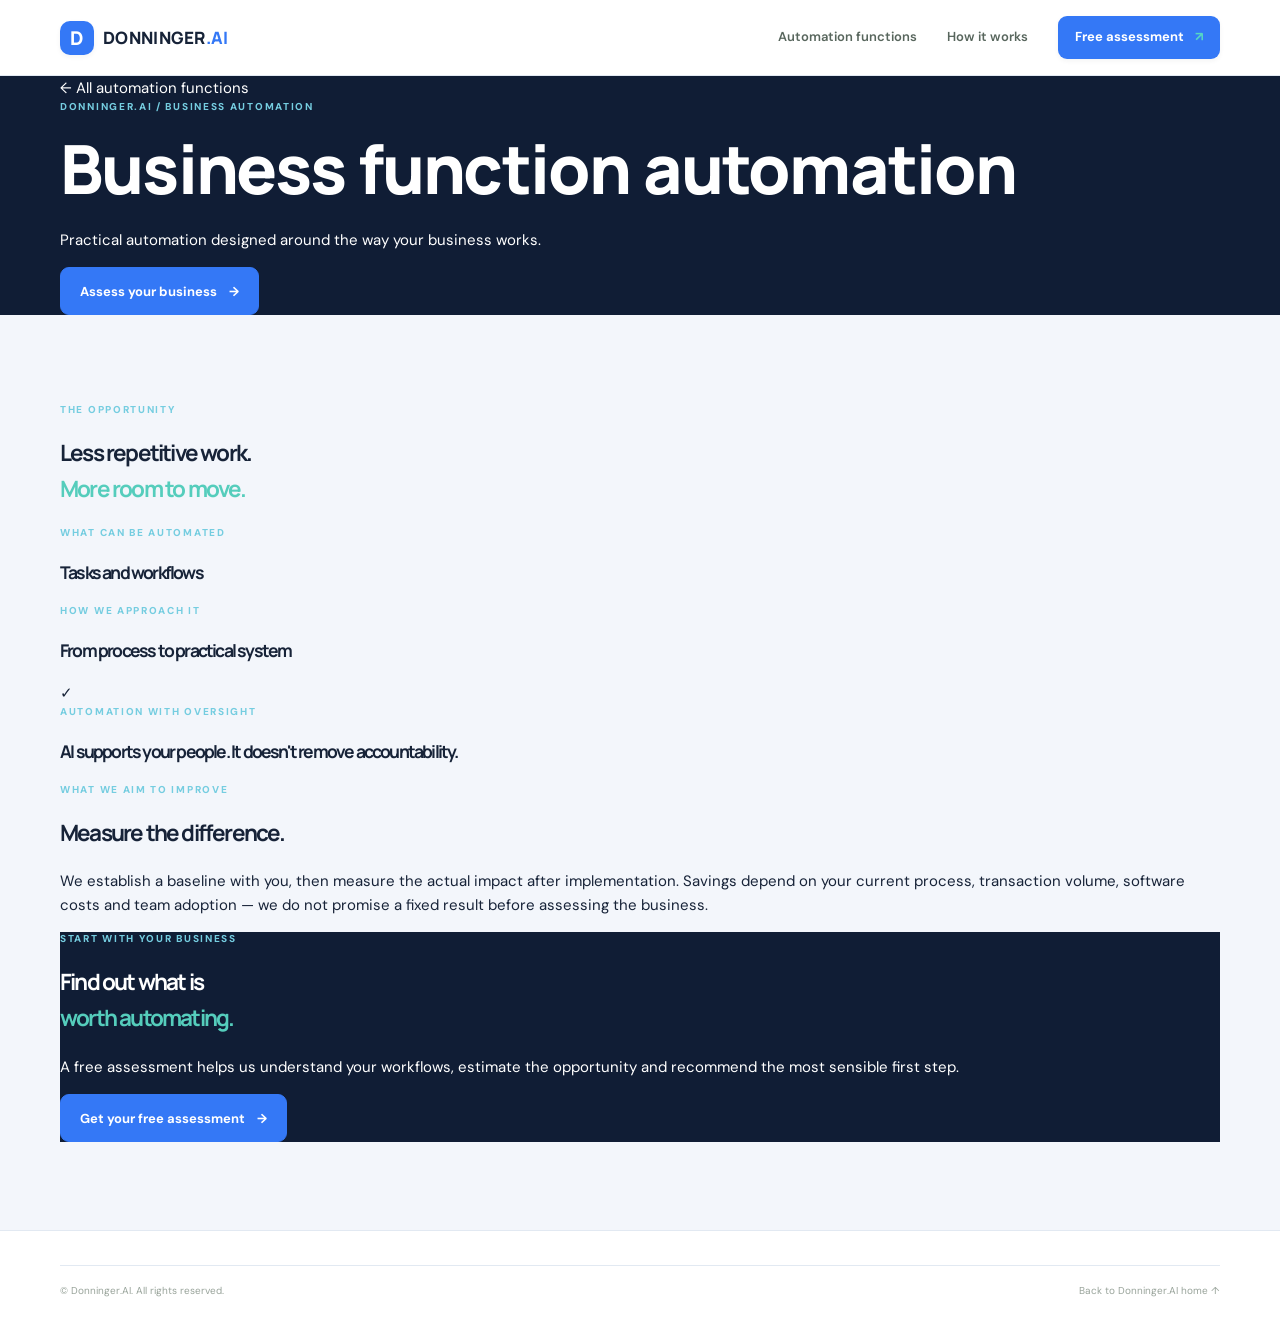
==== automation.html @ 42722f33 "Create detailed business automation function page" ====
<!doctype html>
<html lang="en">
<head>
  <meta charset="utf-8">
  <meta name="viewport" content="width=device-width, initial-scale=1">
  <meta name="theme-color" content="#101d35">
  <meta name="description" content="Explore how Donninger.AI can streamline business workflows with practical, human-supervised automation.">
  <title>Business Function Automation — Donninger.AI</title>
  <link rel="icon" type="image/svg+xml" href="favicon.svg">
  <link rel="stylesheet" href="styles.css">
</head>
<body class="function-page">
  <header class="site-header">
    <div class="container nav-wrap">
      <a class="brand" href="index.html#home" aria-label="Donninger.AI home"><b>D</b> DONNINGER<span>.AI</span></a>
      <nav class="nav" aria-label="Main navigation">
        <a href="index.html#automation-functions">Automation functions</a>
        <a href="index.html#how-it-works">How it works</a>
        <a class="nav-cta" href="index.html#assessments">Free assessment <span aria-hidden="true">↗</span></a>
      </nav>
    </div>
  </header>
  <main id="functionContent">
    <section class="function-hero dark-section">
      <div class="container function-hero-inner">
        <a class="function-back" href="index.html#automation-functions">← All automation functions</a>
        <div class="eyebrow eyebrow-light">DONNINGER.AI / BUSINESS AUTOMATION</div>
        <h1 id="functionTitle">Business function automation</h1>
        <p class="function-lede" id="functionIntro">Practical automation designed around the way your business works.</p>
        <a class="button button-primary" href="index.html#assessments">Assess your business <span>→</span></a>
      </div>
    </section>
    <section class="section-pad function-main-section">
      <div class="container">
        <div class="function-overview-grid">
          <div><div class="eyebrow">THE OPPORTUNITY</div><h2>Less repetitive work.<br><span>More room to move.</span></h2></div>
          <p id="functionOverview" class="function-body-copy"></p>
        </div>
        <div class="function-detail-grid">
          <article class="function-detail-card">
            <div class="eyebrow">WHAT CAN BE AUTOMATED</div><h3>Tasks and workflows</h3>
            <ul id="functionTasks"></ul>
          </article>
          <article class="function-detail-card function-detail-card-tint">
            <div class="eyebrow">HOW WE APPROACH IT</div><h3>From process to practical system</h3>
            <ol id="functionMethod"></ol>
          </article>
        </div>
        <section class="function-oversight">
          <div class="function-oversight-mark">✓</div>
          <div><div class="eyebrow">AUTOMATION WITH OVERSIGHT</div><h3>AI supports your people. It doesn't remove accountability.</h3><p id="functionOversight"></p></div>
        </section>
        <section class="function-outcomes">
          <div class="eyebrow">WHAT WE AIM TO IMPROVE</div><h2>Measure the difference.</h2>
          <div class="function-outcome-grid" id="functionOutcomes"></div>
          <p class="function-measure-note">We establish a baseline with you, then measure the actual impact after implementation. Savings depend on your current process, transaction volume, software costs and team adoption — we do not promise a fixed result before assessing the business.</p>
        </section>
        <section class="function-cta dark-section">
          <div><div class="eyebrow eyebrow-light">START WITH YOUR BUSINESS</div><h2>Find out what is<br><span>worth automating.</span></h2><p>A free assessment helps us understand your workflows, estimate the opportunity and recommend the most sensible first step.</p></div>
          <a class="button button-primary" href="index.html#assessments">Get your free assessment <span>→</span></a>
        </section>
      </div>
    </section>
  </main>
  <footer class="site-footer"><div class="container footer-bottom"><span>© <span id="year"></span> Donninger.AI. All rights reserved.</span><a href="index.html">Back to Donninger.AI home ↑</a></div></footer>
  <script src="automation.js"></script>
</body>
</html>
---- styles.css ----
@import url('https://fonts.googleapis.com/css2?family=DM+Sans:wght@400;500;600;700&family=Manrope:wght@400;500;600;700;800&display=swap');
:root{--navy:#101b2c;--navy2:#17263b;--ink:#172338;--muted:#657286;--teal:#24b6a2;--teal-dark:#087f78;--paper:#f5f7f8;--line:#e2e8eb;--white:#fff;--font:'DM Sans',Arial,sans-serif;--display:'Manrope','DM Sans',Arial,sans-serif}*{box-sizing:border-box}html{scroll-behavior:smooth;scroll-padding-top:84px}body{margin:0;background:#fff;color:var(--ink);font-family:var(--font);line-height:1.6;-webkit-font-smoothing:antialiased}a{color:inherit;text-decoration:none}button{font:inherit}.container{width:min(1160px,calc(100% - 48px));margin:0 auto}.site-header{height:78px;background:#fff;display:flex;align-items:center;position:sticky;top:0;z-index:20;border-bottom:1px solid rgba(16,27,44,.07)}.nav-wrap{display:flex;align-items:center;justify-content:space-between}.brand{font-family:var(--display);font-weight:800;font-size:21px;letter-spacing:-1.1px;color:var(--navy)}.brand span{color:var(--teal-dark)}.nav{display:flex;align-items:center;gap:34px;font-size:13px;font-weight:600;color:#536174}.nav a:not(.nav-cta):hover,.footer-links a:hover{color:var(--teal-dark)}.nav-cta{background:var(--navy);color:white;padding:11px 17px;border-radius:7px}.nav-cta span{color:#55d7c4;margin-left:8px}.menu-toggle{display:none;background:none;border:0;padding:8px}.menu-toggle span{display:block;width:22px;height:2px;background:var(--navy);margin:5px}.dark-section{background:var(--navy);color:white;position:relative;overflow:hidden}.hero{padding:92px 0 0;min-height:620px}.hero-grid{display:grid;grid-template-columns:1.05fr .95fr;align-items:center;gap:40px;position:relative;z-index:1}.eyebrow{font-size:10px;letter-spacing:1.7px;font-weight:700;color:var(--teal-dark);margin-bottom:19px}.eyebrow-light{color:#65d9c8}.pulse-dot,.caption-dot{display:inline-block;width:7px;height:7px;background:#45d1bd;border-radius:50%;margin-right:9px;box-shadow:0 0 0 4px rgba(69,209,189,.12)}h1,h2,h3,p{margin-top:0}h1,h2,h3{font-family:var(--display);letter-spacing:-1.8px}h1{font-size:clamp(43px,5.3vw,68px);line-height:1.08;margin-bottom:23px;font-weight:800}h1 span,h2 span{color:#55cdbc}.hero-lede{font-size:16px;line-height:1.8;color:#c3ccd8;max-width:510px;margin-bottom:31px}.hero-actions{display:flex;align-items:center;gap:25px;flex-wrap:wrap}.button{border:0;border-radius:7px;display:inline-flex;align-items:center;justify-content:center;gap:17px;padding:14px 19px;font-weight:700;font-size:13px;cursor:pointer;transition:transform .2s,background .2s}.button:hover{transform:translateY(-2px)}.button-primary{background:#45cbb8;color:#0e2330}.button-primary:hover{background:#6cddce}.text-link{font-size:12px;font-weight:700}.light-link{color:#e3e9ef}.light-link span{color:#58d4c2;margin-left:6px}.hero-proof{display:flex;align-items:center;gap:12px;color:#94a3b5;font-size:10px;margin-top:47px}.proof-line{width:30px;height:1px;background:#3e566d}.hero-visual{height:420px;position:relative;display:flex;align-items:center;justify-content:center}.hero-glow{position:absolute;border-radius:50%;filter:blur(2px);pointer-events:none}.glow-one{width:400px;height:400px;background:radial-gradient(circle,rgba(37,182,162,.15),transparent 68%);right:5%;top:5%}.glow-two{width:280px;height:280px;background:radial-gradient(circle,rgba(67,111,168,.17),transparent 70%);left:0;bottom:0}.orbit{position:absolute;border:1px solid rgba(132,170,191,.2);border-radius:50%}.orbit-outer{width:365px;height:365px}.orbit-inner{width:245px;height:245px;border-style:dashed;border-color:rgba(91,204,187,.32)}.core-card{position:relative;width:190px;height:190px;border:1px solid rgba(119,211,199,.45);background:linear-gradient(145deg,#20364b,#132439);border-radius:22px;box-shadow:0 25px 70px rgba(0,0,0,.25);display:flex;align-items:center;justify-content:center;flex-direction:column;z-index:2}.core-mark{font-family:var(--display);font-size:54px;font-weight:800;line-height:1;color:#fff;margin-bottom:8px}.core-mark span,.core-card strong span{color:#4dd2bf}.core-card strong{font-family:var(--display);font-size:12px;letter-spacing:.3px}.core-card small{font-size:7px;letter-spacing:1.7px;color:#9eafc0;margin-top:5px}.core-bars{display:flex;gap:4px;align-items:end;height:18px;margin-top:15px}.core-bars i{width:4px;background:#43c9b5;border-radius:3px}.core-bars i:nth-child(1){height:6px}.core-bars i:nth-child(2){height:10px}.core-bars i:nth-child(3){height:8px}.core-bars i:nth-child(4){height:14px}.core-bars i:nth-child(5){height:11px}.core-bars i:nth-child(6){height:17px}.core-bars i:nth-child(7){height:13px}.orbit-node{position:absolute;z-index:3;display:flex;align-items:center;gap:7px;padding:9px 12px;border:1px solid rgba(158,190,204,.24);background:rgba(23,42,62,.9);border-radius:8px;color:#d7e2e9;font-size:10px;box-shadow:0 10px 25px rgba(0,0,0,.12)}.node-icon{color:#5cdbc7;font-size:15px}.node-top{top:17px;left:calc(50% - 49px)}.node-right{right:-2px;top:46%}.node-bottom{bottom:17px;left:calc(50% - 47px)}.node-left{left:-1px;top:46%}.visual-caption{position:absolute;bottom:-7px;color:#8fa2b5;font-size:9px;letter-spacing:.3px}.caption-dot{width:6px;height:6px}.hero-bottom{display:flex;align-items:center;gap:17px;color:#8092a6;font-size:9px;letter-spacing:1.5px;padding:34px 0 23px;margin-top:32px;border-top:1px solid rgba(255,255,255,.1)}.hero-bottom-rule{height:1px;background:rgba(255,255,255,.16);flex:1}.section-pad{padding:100px 0}.intro-section{background:white}.intro-grid{display:grid;grid-template-columns:1fr 1fr;gap:90px;align-items:center}.intro-grid h2,.section-heading h2,.assessment-heading h2{font-size:clamp(31px,3.7vw,46px);line-height:1.17;margin:0}.intro-grid h2 span,.section-heading h2 span,.assessment-heading h2 span{color:var(--teal-dark)}.intro-text{max-width:500px;color:#647286;font-size:14px;line-height:1.9}.intro-text p:last-child{margin-bottom:0}.solutions-section{background:var(--paper)}.section-heading,.assessment-heading{display:flex;justify-content:space-between;align-items:end;gap:50px;margin-bottom:48px}.section-heading>p,.assessment-heading>p{max-width:370px;color:#697789;font-size:13px;line-height:1.85;margin-bottom:5px}.solution-grid{display:grid;grid-template-columns:repeat(3,1fr);gap:17px}.solution-card{border-radius:13px;padding:25px 24px 24px;min-height:510px;display:flex;flex-direction:column;box-shadow:0 8px 28px rgba(22,39,58,.045)}.solution-dark{background:#14243a;color:#fff}.solution-light{background:#fff;color:var(--ink);border:1px solid #e9eef0}.solution-teal{background:#e0f4f0;color:#163b3b}.card-topline{display:flex;justify-content:space-between;align-items:center;font-size:9px;letter-spacing:1.2px;font-weight:700;opacity:.75}.card-symbol{font-size:20px;color:#42c9b5}.illustration{height:135px;margin:20px 0 22px;position:relative;border-radius:9px;overflow:hidden}.illu-flow{background:linear-gradient(135deg,#1c344e,#203d54);display:flex;align-items:center;justify-content:center;gap:6px}.flow-box{font-size:7px;letter-spacing:.5px;padding:11px 8px;border-radius:5px;border:1px solid rgba(87,208,192,.5);color:#dffbf6;background:rgba(58,176,161,.13)}.fb-two{background:rgba(61,201,180,.22);padding:14px 10px}.flow-arrow{font-size:12px;color:#56d5c2}.flow-line{position:absolute;bottom:23px;left:20%;right:20%;height:1px;background:rgba(83,205,189,.35)}.illu-chart{background:#edf3f5;padding:16px 17px 13px}.chart-label{font-size:8px;letter-spacing:.8px;color:#5c6d7c;font-weight:700;display:flex;justify-content:space-between}.chart-label span{color:#159d8e;font-size:14px}.chart-bars{height:75px;display:flex;align-items:end;gap:10px;padding:0 10px;border-bottom:1px solid #cbd9dd;margin-top:7px}.chart-bars i{flex:1;background:linear-gradient(180deg,#42c8b4,#8edbd0);border-radius:3px 3px 0 0}.chart-axis{display:flex;justify-content:space-between;font-size:7px;letter-spacing:.6px;color:#7b8995;margin-top:7px}.illu-launch{background:linear-gradient(135deg,#c7ece5,#eaf7f4)}.launch-sun{position:absolute;width:64px;height:64px;border-radius:50%;background:#8bd8ca;right:33px;top:16px;opacity:.8}.launch-path{position:absolute;width:170px;height:110px;border:2px solid rgba(21,128,118,.55);border-color:rgba(21,128,118,.55) transparent transparent rgba(21,128,118,.55);border-radius:100% 0 0 0;transform:rotate(18deg);left:24px;top:40px}.launch-flag{position:absolute;left:30px;top:29px;background:#fff;padding:8px 10px;border-radius:5px;font-size:7px;letter-spacing:1px;font-weight:700;color:#14796f;box-shadow:0 5px 14px rgba(18,89,82,.1)}.launch-base{position:absolute;bottom:20px;left:0;right:0;height:1px;background:rgba(17,112,103,.2)}.launch-star{position:absolute;right:61px;bottom:22px;color:#138b7d;font-size:23px}.solution-card h3{font-size:23px;line-height:1.22;letter-spacing:-.8px;margin-bottom:13px}.solution-card>p{font-size:12px;line-height:1.8;opacity:.78;margin-bottom:17px}.solution-card ul{list-style:none;margin:0 0 23px;padding:0;font-size:11px;line-height:2.05;opacity:.86}.solution-card li:before{content:'✓';color:#37bca9;margin-right:9px;font-weight:700}.solution-light li:before,.solution-teal li:before{color:#118c80}.card-link{font-size:11px;font-weight:700;margin-top:auto;display:flex;justify-content:space-between;border-top:1px solid rgba(120,150,160,.22);padding-top:16px}.card-link span{font-size:16px;color:#27a997}.approach-section{background:#101b2c;color:#fff}.approach-grid{display:grid;grid-template-columns:.9fr 1.1fr;gap:100px;align-items:center}.approach-copy h2{font-size:clamp(36px,4vw,49px);line-height:1.15;margin-bottom:22px}.approach-copy>p{font-size:13px;line-height:1.9;color:#aebdca;max-width:390px;margin-bottom:28px}.button-outline{border:1px solid rgba(125,208,196,.5);color:#e7f5f2;background:transparent}.button-outline span{color:#5ed6c4}.steps-list{border-top:1px solid rgba(255,255,255,.13)}.step-row{display:grid;grid-template-columns:48px 1fr 30px;align-items:center;gap:15px;padding:18px 0;border-bottom:1px solid rgba(255,255,255,.13)}.step-number{font-size:10px;color:#56d4c2;font-weight:700}.step-row strong{font-family:var(--display);font-size:15px;display:block;letter-spacing:-.2px}.step-row small{display:block;color:#93a4b5;font-size:10px;margin-top:3px}.step-mark{font-size:19px;color:#5bcfbd;text-align:right}.assessment-section{background:#fff}.assessment-grid{display:grid;grid-template-columns:1fr 1fr;gap:18px}.assessment-card{border:1px solid #e3e9eb;border-radius:12px;padding:30px;position:relative;overflow:hidden}.assessment-card-accent{background:#f0f9f7;border-color:#d5ebe6}.assessment-icon{width:43px;height:43px;border-radius:10px;display:grid;place-items:center;font-size:20px;margin-bottom:21px}.icon-business{background:#e7f3f1;color:#118c80}.icon-founder{background:#d9f1eb;color:#087f78}.assessment-tag{font-size:9px;letter-spacing:1.3px;font-weight:700;color:#128b80;margin-bottom:10px}.assessment-card h3{font-size:25px;line-height:1.2;margin-bottom:13px}.assessment-card>p{font-size:12px;line-height:1.8;color:#687789;max-width:440px;margin-bottom:19px}.assessment-includes{display:grid;gap:8px;margin-bottom:25px}.assessment-includes span{font-size:11px;color:#536477}.assessment-includes span:before{content:'✓';color:#15998c;font-weight:700;margin-right:9px}.button-dark{background:#14243a;color:#fff}.button-dark:hover{background:#223a57}.assessment-button{width:100%;justify-content:space-between}.assessment-button span{color:#5bd3c1;font-size:16px}.build-note{font-size:9px;color:#8b98a6;margin-top:11px;text-align:center}.assessment-footnote{font-size:10px;color:#8995a2;margin:20px 0 0}.closing-section{padding:80px 0;min-height:360px}.closing-inner{position:relative;z-index:2}.closing-inner h2{font-size:clamp(39px,4.5vw,56px);line-height:1.1;margin-bottom:15px}.closing-inner>p{font-size:13px;color:#b5c1ce;margin-bottom:25px}.closing-decoration{position:absolute;right:13%;top:-90px;font-family:var(--display);font-size:390px;line-height:1;font-weight:800;color:rgba(255,255,255,.025);letter-spacing:-35px}.closing-decoration span{color:rgba(69,203,184,.14)}.site-footer{background:#0b1421;color:#fff;padding:45px 0 18px}.footer-main{display:flex;justify-content:space-between;gap:40px;padding-bottom:38px}.footer-brand{color:white;font-size:20px}.footer-main>div:first-child p{font-size:10px;color:#8292a4;margin:10px 0 0}.footer-links{display:flex;gap:80px}.footer-links>div{display:grid;gap:9px;align-content:start}.footer-links strong{font-size:10px;color:#e6edf2;margin-bottom:3px}.footer-links a{font-size:10px;color:#92a1b1}.footer-bottom{border-top:1px solid rgba(255,255,255,.1);padding-top:16px;display:flex;justify-content:space-between;color:#718195;font-size:9px}.toast{position:fixed;bottom:24px;left:50%;transform:translate(-50%,20px);opacity:0;pointer-events:none;background:#14243a;color:white;padding:13px 18px;border-radius:8px;box-shadow:0 12px 35px rgba(0,0,0,.2);font-size:12px;z-index:50;transition:.25s;max-width:calc(100% - 32px)}.toast.show{opacity:1;transform:translate(-50%,0)}
@media(max-width:900px){.nav{gap:19px}.hero-grid{grid-template-columns:1fr  .8fr;gap:15px}.hero-visual{transform:scale(.86);margin:0 -35px}.solution-grid{gap:12px}.solution-card{padding:21px 18px;min-height:530px}.solution-card h3{font-size:20px}.approach-grid{gap:55px}.intro-grid{gap:45px}}
@media(max-width:700px){.container{width:min(100% - 36px,540px)}.site-header{height:68px}.menu-toggle{display:block}.nav{display:none;position:absolute;top:67px;left:0;right:0;background:#fff;border-bottom:1px solid var(--line);padding:18px 22px 22px;align-items:stretch;gap:15px;flex-direction:column;box-shadow:0 15px 25px rgba(16,27,44,.08)}.nav.open{display:flex}.nav-cta{text-align:center}.hero{padding-top:65px}.hero-grid{grid-template-columns:1fr;gap:0}.hero-copy{max-width:570px}.hero-lede{font-size:14px}.hero-visual{height:330px;transform:scale(.82);margin:-2px 0 -5px}.hero-bottom{margin-top:20px;font-size:7px;gap:9px;letter-spacing:1px}.section-pad{padding:70px 0}.intro-grid,.approach-grid{grid-template-columns:1fr;gap:25px}.intro-grid h2,.section-heading h2,.assessment-heading h2{font-size:34px}.section-heading,.assessment-heading{display:block;margin-bottom:32px}.section-heading>p,.assessment-heading>p{margin-top:17px}.solution-grid{grid-template-columns:1fr}.solution-card{min-height:0;padding:24px}.illustration{height:125px}.solution-card h3{font-size:23px}.approach-grid{gap:38px}.approach-copy h2{font-size:39px}.assessment-grid{grid-template-columns:1fr}.assessment-card{padding:24px}.closing-section{padding:68px 0;min-height:0}.closing-inner h2{font-size:42px}.closing-decoration{font-size:240px;right:-15%;top:10px}.footer-main{display:block}.footer-links{margin-top:35px;gap:45px}.footer-bottom{gap:12px;flex-direction:column}.hero-proof{margin-top:30px}}
@media(prefers-reduced-motion:reduce){html{scroll-behavior:auto}*,*:before,*:after{transition:none!important}}


/* DONNINGER.AI visual refinement — inspired by CareerFinder's crisp, confident interface */
:root{
  --ink:#1b2922;--muted:#718078;--line:#e4eae4;--green:#c8f36d;
  --forest:#1e3029;--forest-2:#263b31;--paper:#f7f9f6;--teal:#8ed7c8;
}
*{box-sizing:border-box}
html{scroll-behavior:smooth;scroll-padding-top:90px}
body{background:var(--paper);color:var(--ink);font-family:'DM Sans',sans-serif;font-size:15px;line-height:1.6}
.container{width:min(1160px,calc(100% - 48px));margin-inline:auto}
.site-header{height:76px;background:rgba(255,255,255,.94);border-bottom:1px solid var(--line);position:sticky;top:0;z-index:30;backdrop-filter:blur(14px)}
.nav-wrap{height:100%;display:flex;align-items:center;justify-content:space-between;gap:28px}
.brand{display:inline-flex;align-items:center;gap:9px;color:var(--ink);font:800 17px/1 'Manrope',sans-serif;letter-spacing:.3px;text-decoration:none;white-space:nowrap}
.brand b{display:inline-grid;place-items:center;width:34px;height:34px;border-radius:10px;background:var(--green);color:var(--forest);font:800 19px 'Manrope',sans-serif;box-shadow:0 2px 5px #1e30290d}
.brand span{color:#6c9a56;margin-left:-9px}
.nav{display:flex;align-items:center;gap:30px}
.nav a{font-size:13px;font-weight:600;color:#58665d;text-decoration:none;transition:color .18s ease}
.nav a:hover{color:#315c3c}
.nav .nav-cta{padding:11px 17px;border-radius:9px;background:var(--green);color:#24352a;font-weight:700;box-shadow:0 2px 5px #1e30290d}
.nav .nav-cta:hover{background:#b9e95b;color:#1b2922;transform:translateY(-1px)}
.menu-toggle{display:none;border:1px solid var(--line);background:#fff;border-radius:9px;width:42px;height:42px;padding:10px;cursor:pointer}
.menu-toggle span{display:block;height:2px;background:var(--forest);margin:4px 0;border-radius:2px}
.dark-section{background:var(--forest);color:white}
.hero{position:relative;isolation:isolate;overflow:hidden;padding:82px 0 28px;background:radial-gradient(ellipse at 82% 40%,#355346 0%,transparent 39%),linear-gradient(120deg,#1b2d25 0%,#20382d 62%,#1c3028 100%)}
.hero:before{content:"";position:absolute;z-index:-1;width:620px;height:620px;border:1px solid #ffffff0d;border-radius:50%;right:-180px;top:-270px;box-shadow:0 0 0 50px #ffffff06,0 0 0 100px #ffffff04}
.hero-grid{display:grid;grid-template-columns:1.05fr .95fr;align-items:center;gap:42px;min-height:430px}
.hero-copy{max-width:610px;position:relative;z-index:2}
.eyebrow{display:flex;align-items:center;gap:9px;color:#78936d;font-size:10px;line-height:1.3;font-weight:800;letter-spacing:1.7px}
.eyebrow-light{color:#b1c9a5}
.pulse-dot{width:7px;height:7px;border-radius:50%;background:var(--green);box-shadow:0 0 0 5px #c8f36d1e}
.hero h1{font:800 clamp(44px,5.5vw,68px)/1.04 'Manrope',sans-serif;letter-spacing:-2.8px;margin:20px 0 20px;color:#fff}
.hero h1 span{color:var(--green)}
.hero-lede{max-width:510px;color:#c3cec6;font-size:16px;line-height:1.75;margin:0 0 28px}
.hero-actions{display:flex;align-items:center;gap:22px;flex-wrap:wrap}
.button{display:inline-flex;align-items:center;justify-content:center;gap:12px;min-height:48px;padding:0 19px;border-radius:9px;font:700 13px 'DM Sans',sans-serif;text-decoration:none;cursor:pointer;transition:transform .18s ease,box-shadow .18s ease,background .18s ease}
.button:hover{transform:translateY(-2px);box-shadow:0 8px 20px #0c1a1230}
.button-primary{background:var(--green);color:#23352a;border:1px solid var(--green)}
.button-primary:hover{background:#b9e95b}
.text-link{font-size:13px;font-weight:700;text-decoration:none}
.light-link{color:#e1e9e2}
.light-link:hover{color:var(--green)}
.hero-proof{display:flex;align-items:center;gap:12px;margin-top:37px;color:#aab9ae;font-size:11px;letter-spacing:.15px}
.proof-line{width:28px;height:1px;background:#9fc16f}
.hero-visual{min-height:390px;position:relative;display:grid;place-items:center}
.orbit{position:absolute;border:1px solid #d8ebd41b;border-radius:50%;transform:rotate(-17deg)}
.orbit-outer{width:365px;height:300px;box-shadow:0 0 0 34px #ffffff04,0 0 0 68px #ffffff03}
.orbit-inner{width:255px;height:210px;border-color:#c8f36d32}
.core-card{position:relative;z-index:2;width:205px;min-height:206px;padding:24px 21px;background:linear-gradient(145deg,#f8fbf3,#e8f0e4);border:1px solid #ffffff80;border-radius:21px;color:#20342b;box-shadow:0 26px 65px #07150f70;transform:rotate(-3deg)}
.core-mark{display:grid;place-items:center;width:43px;height:43px;border-radius:12px;background:var(--green);font:800 23px 'Manrope';color:var(--forest);margin-bottom:18px}
.core-mark span{color:#5c8b45}
.core-card strong{display:block;font:800 13px 'Manrope';letter-spacing:.6px}
.core-card strong span{color:#6b9c54}
.core-card small{display:block;margin-top:5px;color:#718078;font-size:8px;font-weight:800;letter-spacing:1.3px}
.core-bars{display:flex;align-items:end;gap:5px;height:31px;margin-top:16px}
.core-bars i{display:block;width:15px;border-radius:4px 4px 2px 2px;background:#9bc56b}
.core-bars i:nth-child(1){height:34%}.core-bars i:nth-child(2){height:54%}.core-bars i:nth-child(3){height:44%}.core-bars i:nth-child(4){height:72%}.core-bars i:nth-child(5){height:63%}.core-bars i:nth-child(6){height:86%}.core-bars i:nth-child(7){height:100%}
.orbit-node{position:absolute;z-index:3;display:flex;align-items:center;gap:8px;padding:9px 13px;background:#ffffff;color:#2a3d31;border:1px solid #ffffffa6;border-radius:10px;font-size:11px;font-weight:700;box-shadow:0 9px 28px #07150f40}
.node-icon{display:grid;place-items:center;width:25px;height:25px;border-radius:7px;background:#edf5e6;color:#547e47;font-size:14px}
.node-top{top:30px;left:calc(50% - 62px)}.node-right{right:-4px;top:47%}.node-bottom{bottom:25px;left:calc(50% - 68px)}.node-left{left:-7px;top:47%}
.visual-caption{position:absolute;bottom:-5px;right:12px;color:#aebeb2;font-size:10px;letter-spacing:.3px}
.caption-dot{display:inline-block;width:6px;height:6px;border-radius:50%;background:var(--green);margin-right:7px}
.hero-bottom{display:flex;align-items:center;gap:17px;margin-top:45px;color:#9eafa3;font-size:9px;font-weight:800;letter-spacing:1.5px}
.hero-bottom-rule{height:1px;max-width:120px;flex:1;background:#ffffff2b}
.section-pad{padding:88px 0}
.intro-section{background:#fff}
.intro-grid{display:grid;grid-template-columns:1fr 1fr;gap:85px;align-items:center}
.intro-grid h2,.section-heading h2,.assessment-heading h2{font:800 clamp(30px,3.5vw,43px)/1.16 'Manrope',sans-serif;letter-spacing:-1.7px;color:var(--ink);margin:13px 0 0}
.intro-grid h2 span,.section-heading h2 span,.assessment-heading h2 span{color:#739d5d}
.intro-text{border-left:2px solid #c8f36d;padding-left:26px;color:#69776e;font-size:14px;line-height:1.85}
.intro-text p{margin:0 0 12px}.intro-text p:last-child{margin-bottom:0}
.solutions-section{background:#f7f9f6}
.section-heading,.assessment-heading{display:flex;align-items:end;justify-content:space-between;gap:40px;margin-bottom:35px}
.section-heading>p,.assessment-heading>p{max-width:390px;color:#6d7a71;font-size:13px;line-height:1.8;margin:0 0 5px}
.solution-grid{display:grid;grid-template-columns:repeat(3,minmax(0,1fr));gap:16px}
.solution-card{position:relative;display:flex;flex-direction:column;min-height:490px;padding:24px 23px 22px;border:1px solid var(--line);border-radius:16px;background:#fff;box-shadow:0 3px 12px #1e302908;transition:transform .2s ease,box-shadow .2s ease,border-color .2s ease;overflow:hidden}
.solution-card:hover{transform:translateY(-5px);box-shadow:0 17px 36px #1e302912;border-color:#cbd9c5}
.solution-dark{background:#20352b;border-color:#20352b;color:#fff}
.solution-light{background:#fff}
.solution-teal{background:#eaf4ed;border-color:#dce9dd}
.card-topline{display:flex;align-items:center;justify-content:space-between;font-size:9px;font-weight:800;letter-spacing:1.3px;color:#839186}
.solution-dark .card-topline{color:#b0c2b3}.solution-teal .card-topline{color:#66816d}
.card-symbol{font-size:20px;color:#8eae78}
.illustration{height:145px;margin:18px 0 21px;border-radius:12px;position:relative;overflow:hidden}
.illu-flow{background:linear-gradient(140deg,#2c4738,#1a2b23)}
.flow-box{position:absolute;top:51px;padding:9px 10px;border:1px solid #c8f36d66;border-radius:7px;color:#e6f3d7;font-size:8px;font-weight:800;letter-spacing:.7px;background:#ffffff0b}
.fb-one{left:9%}.fb-two{left:38%;background:#c8f36d;color:#20342b;border-color:#c8f36d}.fb-three{right:8%}.flow-arrow{position:absolute;top:55px;color:#c8f36d;font-size:13px}.flow-arrow:nth-of-type(2){left:30%}.flow-arrow:nth-of-type(4){left:70%}.flow-line{position:absolute;left:15%;right:15%;top:91px;height:1px;background:#c8f36d55}
.illu-chart{background:#edf4e9;border:1px solid #e0eadb;padding:15px 17px}
.chart-label{display:flex;justify-content:space-between;color:#6b7e6d;font-size:8px;font-weight:800;letter-spacing:.8px}
.chart-label span{color:#5c914e}.chart-bars{position:absolute;left:18px;right:18px;bottom:30px;height:75px;display:flex;align-items:end;gap:8px;border-bottom:1px solid #cddbc9}.chart-bars i{flex:1;background:linear-gradient(180deg,#b8e66e,#7ea866);border-radius:4px 4px 0 0}.chart-axis{position:absolute;left:18px;right:18px;bottom:10px;display:flex;justify-content:space-between;color:#8b9a8b;font-size:7px;font-weight:800;letter-spacing:.6px}
.illu-launch{background:linear-gradient(140deg,#dcecdf,#c5dfca)}
.launch-sun{position:absolute;width:78px;height:78px;border-radius:50%;background:#c8f36d;top:22px;left:calc(50% - 39px);box-shadow:0 0 0 12px #c8f36d33}
.launch-path{position:absolute;width:200px;height:85px;border:2px dashed #779a71;border-color:#779a71 transparent transparent transparent;border-radius:50%;top:67px;left:calc(50% - 100px);transform:rotate(-12deg)}
.launch-flag{position:absolute;top:48px;left:calc(50% - 35px);padding:6px 9px;border-radius:6px;background:#fff;color:#456c45;font-size:8px;font-weight:800;letter-spacing:.6px}
.launch-base{position:absolute;bottom:-28px;left:calc(50% - 90px);width:180px;height:48px;border-radius:50%;background:#8fb58b55}
.launch-star{position:absolute;right:23px;top:20px;color:#6c9b5a;font-size:20px}
.solution-card h3{font:800 20px/1.23 'Manrope',sans-serif;letter-spacing:-.6px;margin:0 0 12px;color:var(--ink)}
.solution-dark h3{color:#fff}.solution-card>p{font-size:12px;line-height:1.7;color:#6d7a71;margin:0 0 16px}.solution-dark>p{color:#bdc9c0}
.solution-card ul{list-style:none;padding:0;margin:0 0 20px;display:grid;gap:8px}
.solution-card li{position:relative;padding-left:16px;color:#58675d;font-size:11px;line-height:1.45}.solution-dark li{color:#d0dbd2}
.solution-card li:before{content:"";position:absolute;left:0;top:6px;width:6px;height:6px;border-radius:50%;background:#9cc56d}
.card-link{display:flex;align-items:center;justify-content:space-between;margin-top:auto;padding-top:15px;border-top:1px solid #e7ece6;color:#35583d;text-decoration:none;font-size:11px;font-weight:800}.solution-dark .card-link{border-color:#ffffff24;color:#d4f18b}.solution-teal .card-link{color:#355d42}
.approach-section{background:#1e3029;color:#fff}
.approach-grid{display:grid;grid-template-columns:.85fr 1.15fr;gap:90px;align-items:center}
.approach-copy h2{font:800 clamp(34px,4vw,48px)/1.13 'Manrope';letter-spacing:-1.8px;margin:16px 0;color:#fff}.approach-copy h2 span{color:var(--green)}
.approach-copy>p{max-width:420px;color:#bac8bd;font-size:13px;line-height:1.8;margin:0 0 25px}
.button-outline{border:1px solid #ffffff5c;color:#fff;background:#ffffff08}.button-outline:hover{background:#ffffff14}
.steps-list{border-top:1px solid #ffffff25}
.step-row{display:grid;grid-template-columns:45px 1fr 32px;align-items:center;gap:15px;padding:19px 5px;border-bottom:1px solid #ffffff25}
.step-number{color:#a6c77d;font:800 11px 'Manrope'}.step-row strong{display:block;color:#fff;font:700 14px 'Manrope';margin-bottom:4px}.step-row small{color:#aebdb1;font-size:11px}.step-mark{display:grid;place-items:center;width:30px;height:30px;border-radius:9px;background:#ffffff10;color:var(--green);font-size:15px}
.assessment-section{background:#fff}
.assessment-grid{display:grid;grid-template-columns:1fr 1fr;gap:17px}
.assessment-card{padding:28px;border:1px solid var(--line);border-radius:16px;background:#f9fbf8;box-shadow:0 3px 12px #1e302907;transition:transform .2s ease,box-shadow .2s ease}
.assessment-card:hover{transform:translateY(-3px);box-shadow:0 14px 30px #1e302910}
.assessment-card-accent{background:#edf5e9;border-color:#dce9d6}
.assessment-icon{display:grid;place-items:center;width:44px;height:44px;border-radius:12px;font-size:20px;margin-bottom:20px}
.icon-business{background:#e5f1db;color:#507e43}.icon-founder{background:#d8ebd6;color:#48764b}
.assessment-tag{color:#7b9273;font-size:9px;font-weight:800;letter-spacing:1.2px;margin-bottom:9px}
.assessment-card h3{font:800 23px/1.2 'Manrope';letter-spacing:-.7px;margin:0 0 12px;color:var(--ink)}
.assessment-card>p{font-size:12px;line-height:1.75;color:#68766d;max-width:470px;margin:0 0 18px}
.assessment-includes{display:grid;gap:9px;margin-bottom:23px}
.assessment-includes span{font-size:11px;color:#53645a;display:flex;align-items:center;gap:9px}
.assessment-includes span:before{content:"✓";display:grid;place-items:center;width:17px;height:17px;border-radius:50%;background:#e4f0da;color:#4f7d44;font-size:10px;font-weight:800}
.button-dark{background:#20342b;color:#fff;border:1px solid #20342b}.button-dark:hover{background:#2b4738}
.build-note{margin-top:12px;color:#8b988d;font-size:10px}
.assessment-footnote{margin:18px 0 0;color:#8a968d;font-size:10px;line-height:1.6}
.closing-section{position:relative;overflow:hidden;padding:76px 0;background:linear-gradient(120deg,#20372c,#1a2c24)}
.closing-inner{position:relative;z-index:2;text-align:center}
.closing-inner .eyebrow{justify-content:center}
.closing-inner h2{font:800 clamp(36px,5vw,54px)/1.12 'Manrope';letter-spacing:-2px;color:#fff;margin:16px 0 12px}
.closing-inner h2 span{color:var(--green)}
.closing-inner p{color:#c0ccc2;font-size:13px;margin:0 0 24px}
.closing-decoration{position:absolute;right:7%;top:-90px;color:#ffffff08;font:800 380px/1 'Manrope';letter-spacing:-25px;pointer-events:none}
.closing-decoration span{color:#c8f36d18}
.site-footer{background:#fff;border-top:1px solid var(--line);padding:34px 0 20px}
.footer-main{display:flex;justify-content:space-between;gap:40px;padding-bottom:27px}
.footer-brand{font-size:15px}.footer-brand b{width:29px;height:29px;font-size:16px}
.footer-main>div:first-child p{color:#839087;font-size:11px;margin:11px 0 0}
.footer-links{display:flex;gap:70px}.footer-links>div{display:grid;align-content:start;gap:9px}.footer-links strong{font-size:11px;color:#304338}.footer-links a{font-size:11px;color:#758279;text-decoration:none}.footer-links a:hover{color:#426c45}
.footer-bottom{display:flex;justify-content:space-between;gap:20px;padding-top:17px;border-top:1px solid var(--line);color:#98a39a;font-size:10px}
.toast{position:fixed;z-index:50;bottom:22px;left:50%;transform:translate(-50%,20px);opacity:0;pointer-events:none;background:#20342b;color:white;padding:13px 18px;border-radius:10px;font-size:12px;box-shadow:0 8px 30px #10201735;transition:opacity .2s ease,transform .2s ease}.toast.show{opacity:1;transform:translate(-50%,0)}
@media(max-width:980px){.hero-grid{gap:20px}.hero-visual{transform:scale(.9)}.solution-card{padding:20px;min-height:510px}.approach-grid{gap:45px}.intro-grid{gap:45px}}
/* DONNINGER.AI — Modern Navy & Blue Colour Palette */
:root {
  --ink: #172338;
  --muted: #66758b;
  --line: #e2e9f2;
  --paper: #f3f6fb;
  --green: #3478f6;
  --forest: #101d35;
  --forest-2: #193b65;
  --teal: #42c6d9;
}

/* Navigation and branding */
.brand b,
.nav .nav-cta {
  background: #3478f6;
  color: #fff;
}
.brand span,
.nav a:hover,
.footer-links a:hover {
  color: #3478f6;
}
.nav .nav-cta:hover {
  background: #2465dc;
  color: #fff;
}
.menu-toggle span {
  background: #101d35;
}

/* Hero section */
.hero {
  background:
    radial-gradient(ellipse at 82% 40%, #244d7d 0%, transparent 39%),
    linear-gradient(120deg, #101d35 0%, #193b65 62%, #122744 100%);
}
.hero:before {
  border-color: #ffffff12;
  box-shadow: 0 0 0 50px #ffffff08, 0 0 0 100px #ffffff05;
}
.eyebrow,
.eyebrow-light {
  color: #75cde0;
}
.pulse-dot,
.caption-dot {
  background: #42c6d9;
  box-shadow: 0 0 0 5px #42c6d926;
}
.hero h1 span,
.approach-copy h2 span,
.closing-inner h2 span {
  color: #42c6d9;
}
.button-primary {
  background: #3478f6;
  border-color: #3478f6;
  color: #fff;
}
.button-primary:hover {
  background: #2465dc;
}
.light-link:hover {
  color: #42c6d9;
}
.proof-line {
  background: #42c6d9;
}

/* Hero illustration */
.orbit-inner {
  border-color: #42c6d955;
}
.core-card {
  background: linear-gradient(145deg, #24466f, #142b49);
  border-color: #42c6d966;
  color: #fff;
}
.core-mark {
  background: #3478f6;
  color: #fff;
}
.core-mark span,
.core-card strong span {
  color: #42c6d9;
}
.core-bars i {
  background: #42c6d9;
}
.orbit-node {
  color: #233b59;
}
.node-icon {
  background: #e6f3fb;
  color: #3478f6;
}

/* Intro and section headings */
.intro-grid h2 span,
.section-heading h2 span,
.assessment-heading h2 span {
  color: #3478f6;
}
.intro-text {
  border-color: #42c6d9;
}
.solutions-section {
  background: #f3f6fb;
}

/* Solution cards */
.solution-dark {
  background: #172e4e;
  border-color: #172e4e;
}
.solution-teal {
  background: #e7f2fa;
  border-color: #d5e6f5;
}
.card-symbol {
  color: #42c6d9;
}
.illu-flow {
  background: linear-gradient(140deg, #24466f, #142b49);
}
.flow-box {
  border-color: #42c6d988;
  color: #e6f7ff;
}
.fb-two {
  background: #3478f6;
  color: #fff;
  border-color: #3478f6;
}
.flow-arrow {
  color: #42c6d9;
}
.flow-line {
  background: #42c6d955;
}
.illu-chart {
  background: #eaf1fa;
  border-color: #dce7f4;
}
.chart-label span {
  color: #3478f6;
}
.chart-bars i {
  background: linear-gradient(180deg, #42c6d9, #3478f6);
}
.illu-launch {
  background: linear-gradient(140deg, #dceefa, #c5e1f5);
}
.launch-sun {
  background: #75cde0;
  box-shadow: 0 0 0 12px #75cde033;
}
.launch-path {
  border-color: #3478f6 transparent transparent transparent;
}
.launch-flag {
  color: #24558b;
}
.launch-base {
  background: #3478f633;
}
.launch-star {
  color: #3478f6;
}
.solution-card li:before {
  background: #42c6d9;
}
.solution-dark .card-link {
  color: #75d9e8;
}
.solution-teal .card-link,
.card-link {
  color: #245b9b;
}

/* Approach section */
.approach-section {
  background: #101d35;
}
.button-outline {
  border-color: #42c6d988;
}
.button-outline:hover {
  background: #3478f622;
}
.step-number,
.step-mark {
  color: #42c6d9;
}
.step-mark {
  background: #3478f622;
}

/* Assessments */
.assessment-card-accent {
  background: #edf5fc;
  border-color: #d7e8f6;
}
.icon-business {
  background: #e1effb;
  color: #3478f6;
}
.icon-founder {
  background: #dff3f7;
  color: #168da9;
}
.assessment-tag {
  color: #3478f6;
}
.assessment-includes span:before {
  background: #e3f2fa;
  color: #3478f6;
}
.button-dark {
  background: #172e4e;
  border-color: #172e4e;
}
.button-dark:hover {
  background: #24466f;
}
.assessment-button span {
  color: #42c6d9;
}

/* Closing section and footer */
.closing-section {
  background: linear-gradient(120deg, #193b65, #101d35);
}
.closing-decoration span {
  color: #42c6d922;
}
.site-footer {
  background: #fff;
  border-color: #e2e9f2;
}
.toast {
  background: #172e4e;
}

/* Mobile navigation */
@media(max-width:760px) {
  .nav {
    background: #fff;
    border-color: #e2e9f2;
  }
  .nav a {
    border-color: #e8eef5;
  }
}
@media(max-width:760px){.container{width:min(100% - 36px,600px)}.site-header{height:68px}.menu-toggle{display:block}.nav{display:none;position:absolute;top:68px;left:0;right:0;padding:16px 22px 20px;background:#fff;border-bottom:1px solid var(--line);box-shadow:0 14px 24px #1e302910;flex-direction:column;align-items:stretch;gap:0}.nav.open{display:flex}.nav a{padding:13px 4px;border-bottom:1px solid #edf1ec}.nav .nav-cta{text-align:center;margin-top:10px;border:0;padding:13px}.hero{padding:57px 0 22px}.hero-grid{grid-template-columns:1fr;gap:4px}.hero-copy{max-width:100%}.hero h1{font-size:clamp(42px,11vw,58px)}.hero-lede{font-size:14px}.hero-visual{min-height:310px;transform:none}.orbit-outer{width:310px;height:260px}.orbit-inner{width:220px;height:185px}.node-left{left:0}.node-right{right:0}.hero-bottom{margin-top:25px;font-size:8px;gap:10px}.section-pad{padding:65px 0}.intro-grid,.approach-grid{grid-template-columns:1fr;gap:25px}.intro-text{margin-left:2px}.section-heading,.assessment-heading{display:block}.section-heading>p,.assessment-heading>p{margin-top:16px}.solution-grid{grid-template-columns:1fr}.solution-card{min-height:0}.illustration{height:150px}.solution-card ul{margin-bottom:19px}.approach-grid{gap:32px}.assessment-grid{grid-template-columns:1fr}.assessment-card{padding:23px}.footer-main{flex-direction:column;gap:25px}.footer-links{gap:45px}.footer-bottom{flex-direction:column;gap:7px}.closing-section{padding:64px 0}.closing-decoration{font-size:250px;top:-35px;right:0}}
@media(prefers-reduced-motion:reduce){*,*::before,*::after{scroll-behavior:auto!important;animation-duration:.01ms!important;animation-iteration-count:1!important;transition-duration:.01ms!important}}


/* Donninger.AI assessment experience */
body.assessment-open{overflow:hidden}
.assessment-modal{display:none;position:fixed;inset:0;z-index:100;background:rgba(8,20,38,.72);backdrop-filter:blur(7px);padding:24px;overflow-y:auto}
.assessment-modal.is-open{display:flex;align-items:center;justify-content:center}
.assessment-dialog{width:min(100%,760px);max-height:calc(100vh - 48px);overflow-y:auto;background:#fff;border:1px solid #dce7f3;border-radius:18px;box-shadow:0 30px 100px #07172c66}
.assessment-modal-top{display:flex;align-items:center;justify-content:space-between;padding:19px 27px;border-bottom:1px solid #e8eef5}
.assessment-modal-top .brand{font-size:16px}
.assessment-modal-top .brand b{display:inline-grid;place-items:center;width:27px;height:27px;border-radius:7px;background:#3478f6;color:#fff;margin-right:5px}
.assessment-modal-top .brand span{color:#3478f6}
.assessment-close{border:0;background:#f0f4f9;color:#31445e;width:36px;height:36px;border-radius:50%;font-size:25px;line-height:1;cursor:pointer}
.assessment-content{padding:32px 38px 36px}
.assessment-kicker{font-size:10px;letter-spacing:1.5px;font-weight:800;color:#3478f6}
.assessment-content h2{font:800 clamp(27px,4vw,36px)/1.15 'Manrope',sans-serif;letter-spacing:-1.3px;color:#142640;margin:10px 0}
.assessment-intro{font-size:13px;line-height:1.75;color:#6b7a90;max-width:610px;margin:0 0 25px}
.assessment-progress-meta{display:flex;justify-content:space-between;gap:12px;color:#8190a3;font-size:9px;font-weight:800;letter-spacing:1px}
.assessment-progress{height:6px;border-radius:20px;background:#eaf0f7;margin:9px 0 30px;overflow:hidden}
.assessment-progress span{display:block;height:100%;border-radius:20px;background:linear-gradient(90deg,#3478f6,#42c6d9);transition:width .2s}
.assessment-question h3,.report-section h3{font:800 20px/1.3 'Manrope',sans-serif;letter-spacing:-.5px;color:#1a2d48;margin:0 0 7px}
.assessment-question>p{font-size:11px;color:#8290a2;margin:0 0 16px}
.assessment-question input:not([type=checkbox]),.assessment-question select,.assessment-question textarea{width:100%;border:1px solid #d9e3ef;border-radius:9px;padding:13px 14px;font:500 13px 'DM Sans',sans-serif;color:#1b2c45;background:#fbfcfe;outline:none}
.assessment-question input:focus,.assessment-question select:focus,.assessment-question textarea:focus{border-color:#3478f6;box-shadow:0 0 0 3px #3478f61a}
.assessment-question textarea{resize:vertical;min-height:110px}
.assessment-check-grid{display:grid;grid-template-columns:1fr 1fr;gap:9px}
.assessment-check{display:flex;align-items:flex-start;gap:10px;padding:12px;border:1px solid #e1e9f2;border-radius:9px;background:#fbfcfe;color:#465a73;font-size:11px;line-height:1.5;cursor:pointer}
.assessment-check:has(input:checked){border-color:#8db7f7;background:#f0f6ff;color:#1e4f94}
.assessment-check input{accent-color:#3478f6;margin:2px 0 0;flex:0 0 auto}
.assessment-actions{display:flex;align-items:center;justify-content:space-between;gap:15px;margin-top:29px;padding-top:20px;border-top:1px solid #e9eef5}
.assessment-actions .button{min-width:145px}
.assessment-back{border:0;background:transparent;color:#63748b;font-size:12px;font-weight:700;padding:12px 4px;cursor:pointer}
.assessment-privacy{font-size:10px;color:#8a98aa}
.assessment-error{min-height:17px;margin-top:9px;color:#bd3f4a;font-size:11px}
.report-topline{display:flex;justify-content:space-between;align-items:center;gap:12px}
.report-date{font-size:10px;color:#91a0b2}
.report-highlight{padding:21px 23px;margin:24px 0;background:linear-gradient(120deg,#edf5ff,#e9f9fb);border:1px solid #dcebf8;border-radius:12px}
.report-highlight span,.report-highlight small{display:block;color:#637b97;font-size:10px}
.report-highlight span{font-weight:800;letter-spacing:1.1px}
.report-highlight strong{display:block;font:800 clamp(23px,4vw,31px)/1.25 'Manrope';letter-spacing:-.8px;color:#1c4f88;margin:7px 0}
.report-highlight small{line-height:1.6}
.report-section{margin-top:26px}
.report-recommendations{display:grid;gap:12px;margin-top:14px}
.report-recommendations article{display:grid;grid-template-columns:30px 1fr;gap:12px;padding:14px;border:1px solid #e5ecf4;border-radius:10px}
.report-recommendations article>span{display:grid;place-items:center;width:28px;height:28px;border-radius:8px;background:#eaf3ff;color:#3478f6;font-size:10px;font-weight:800}
.report-recommendations strong{font:700 13px 'Manrope';color:#1d3453}
.report-recommendations p{font-size:11px;line-height:1.65;color:#718096;margin:5px 0 0}
.report-next-steps{padding-left:20px;color:#536780;font-size:12px;line-height:1.8}
.report-next-steps li{padding:3px 0 3px 4px}
.report-disclaimer{padding:13px 15px;background:#f5f7fa;border-radius:8px;color:#7a8798;font-size:10px;line-height:1.65;margin:24px 0 0}
.report-actions{margin-top:20px}
@media(max-width:600px){
 .assessment-modal{padding:0;align-items:flex-end}
 .assessment-dialog{max-height:94vh;border-radius:17px 17px 0 0}
 .assessment-modal-top{padding:14px 19px}
 .assessment-content{padding:25px 20px 28px}
 .assessment-check-grid{grid-template-columns:1fr}
 .assessment-actions{align-items:stretch}
 .assessment-actions .button{min-width:0;padding:12px}
 .assessment-privacy{max-width:48%;line-height:1.5}
}
@media print{
 body>*:not(#assessmentModal){display:none!important}
 #assessmentModal{display:block!important;position:static!important;padding:0!important;background:#fff!important;overflow:visible!important}
 .assessment-dialog{max-height:none!important;overflow:visible!important;border:0!important;box-shadow:none!important;width:100%!important}
 .assessment-modal-top,.assessment-actions{display:none!important}
 .assessment-content{padding:0!important}
 .report-disclaimer{break-inside:avoid}
}

/* Business assessment report charts */
.report-chart-intro{font-size:11px;line-height:1.65;color:#74849a;margin:7px 0 15px;max-width:650px}
.report-chart-grid{display:grid;grid-template-columns:1fr 1fr;gap:13px}
.report-chart-card{min-width:0;padding:17px;border:1px solid #e2eaf3;border-radius:12px;background:linear-gradient(145deg,#fff,#f8fafd)}
.report-chart-heading{display:grid;gap:4px;margin-bottom:17px}
.report-chart-heading strong{font:700 13px 'Manrope';color:#1d3453}
.report-chart-heading small{font-size:10px;color:#8a98aa}
.report-donut-wrap{display:flex;align-items:center;gap:15px}
.report-donut{width:132px;height:132px;flex:0 0 132px;border-radius:50%;display:grid;place-items:center;position:relative}
.report-donut:before{content:"";position:absolute;inset:19px;border-radius:50%;background:#fff}
.report-donut span{position:relative;text-align:center;font:700 10px/1.4 'Manrope';color:#29415f}
.report-legend{display:grid;gap:8px;min-width:0}
.report-legend-item{display:flex;align-items:flex-start;gap:7px;font-size:9px;line-height:1.4;color:#5e7088}
.report-legend-item i{width:8px;height:8px;flex:0 0 8px;border-radius:3px;margin-top:2px}
.report-bars{display:grid;gap:14px}
.report-bar-row{display:grid;gap:6px}
.report-bar-label{display:flex;justify-content:space-between;align-items:flex-start;gap:8px;font-size:9px;line-height:1.4;color:#5c6e86}
.report-bar-label strong{color:#294a70;white-space:nowrap;font-size:9px}
.report-bar-track{height:8px;border-radius:20px;background:#eaf0f7;overflow:hidden}
.report-bar-track i{display:block;height:100%;border-radius:20px}
.growth-grid{display:grid;grid-template-columns:repeat(3,1fr);gap:10px;margin-top:14px}
.growth-card{padding:15px;border:1px solid #dceaf3;border-radius:10px;background:linear-gradient(145deg,#f6fbff,#f0f7fb)}
.growth-card>span{display:block;font-size:8px;letter-spacing:1px;font-weight:800;color:#3478f6;margin-bottom:9px}
.growth-card strong{display:block;font:700 12px/1.4 'Manrope';color:#1e3b5d}
.growth-card p{font-size:10px;line-height:1.6;color:#718198;margin:7px 0 0}
@media(max-width:650px){.report-chart-grid{grid-template-columns:1fr}.report-donut-wrap{justify-content:flex-start}.growth-grid{grid-template-columns:1fr}}
@media print{.report-chart-card,.growth-card{break-inside:avoid}.report-donut{-webkit-print-color-adjust:exact;print-color-adjust:exact}.report-bar-track i{-webkit-print-color-adjust:exact;print-color-adjust:exact}}


/* Assessment savings breakdown and package recommendations */
.assessment-field-note,.report-field-note{font-size:11px;line-height:1.6;color:#74849a;margin:10px 0}
.function-hours-grid{display:grid;grid-template-columns:1fr 1fr;gap:10px}
.function-hours-field{display:grid;gap:7px;padding:12px;border:1px solid #e1e9f2;border-radius:9px;background:#fbfcfe}
.function-hours-field>span{font-size:11px;font-weight:700;color:#405671}
.function-hours-field>div{display:flex;align-items:center;gap:8px}
.function-hours-field input{min-width:0;flex:1;width:100%;border:1px solid #d9e3ef;border-radius:7px;padding:9px 10px;font:500 12px 'DM Sans',sans-serif;color:#1b2c45;background:#fff}
.function-hours-field small{font-size:9px;color:#8492a4;white-space:nowrap}
.report-table-wrap{overflow-x:auto;border:1px solid #e2eaf3;border-radius:10px}
.report-savings-table{width:100%;border-collapse:collapse;font-size:10px;min-width:560px}
.report-savings-table th{background:#f1f6fc;color:#526780;text-align:left;font-size:9px;letter-spacing:.3px;padding:11px 10px}
.report-savings-table td{padding:12px 10px;border-top:1px solid #e8eef5;color:#526780;vertical-align:top}
.report-savings-table td strong,.report-savings-table td small{display:block}
.report-savings-table td strong{font:700 11px 'Manrope';color:#1d3453}
.report-savings-table td small{max-width:230px;margin-top:4px;font-size:9px;line-height:1.5;color:#8190a3}
.report-total{display:grid;gap:5px;margin-top:13px;padding:17px 18px;border-radius:10px;background:linear-gradient(120deg,#edf5ff,#e9f9fb);border:1px solid #dcebf8}
.report-total span{font-size:9px;font-weight:800;letter-spacing:1px;color:#637b97}
.report-total strong{font:800 23px 'Manrope';color:#1c4f88}
.report-total small{font-size:10px;line-height:1.55;color:#637b97}
.package-recommendations{display:grid;grid-template-columns:repeat(2,minmax(0,1fr));gap:11px;margin-top:14px}
.package-card{padding:16px;border:1px solid #dce8f4;border-radius:11px;background:linear-gradient(145deg,#fff,#f6f9fd)}
.package-card>span{display:block;margin-bottom:8px;font-size:8px;letter-spacing:1px;font-weight:800;color:#3478f6}
.package-card>strong{display:block;font:800 14px/1.35 'Manrope';color:#1d3453}
.package-card p{font-size:10px;line-height:1.6;color:#718198;margin:8px 0}
.package-card small{display:block;padding-top:9px;border-top:1px solid #e6edf5;font-size:10px;line-height:1.5;font-weight:700;color:#395d83}
@media(max-width:600px){.function-hours-grid,.package-recommendations{grid-template-columns:1fr}}
@media print{.report-savings-table th,.report-total,.package-card{ -webkit-print-color-adjust:exact;print-color-adjust:exact}.report-table-wrap,.package-card,.report-total{break-inside:avoid}}
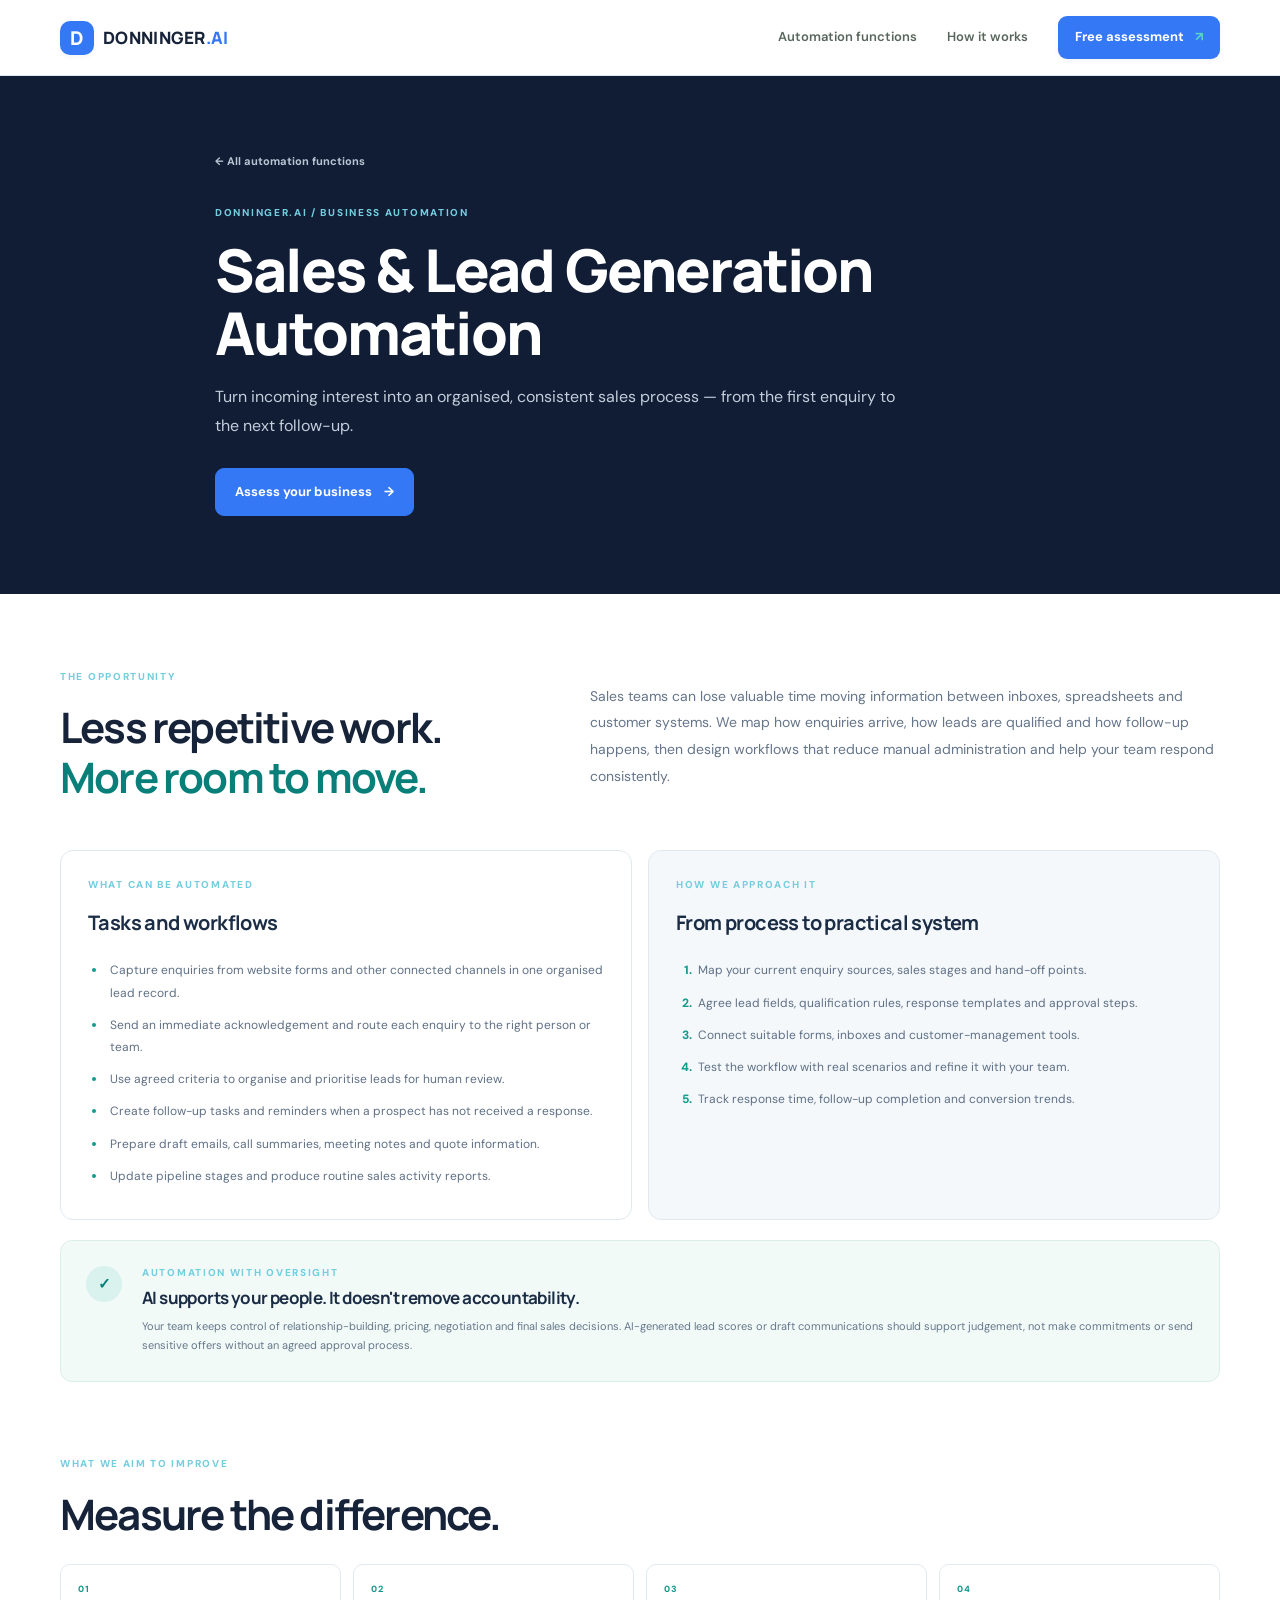
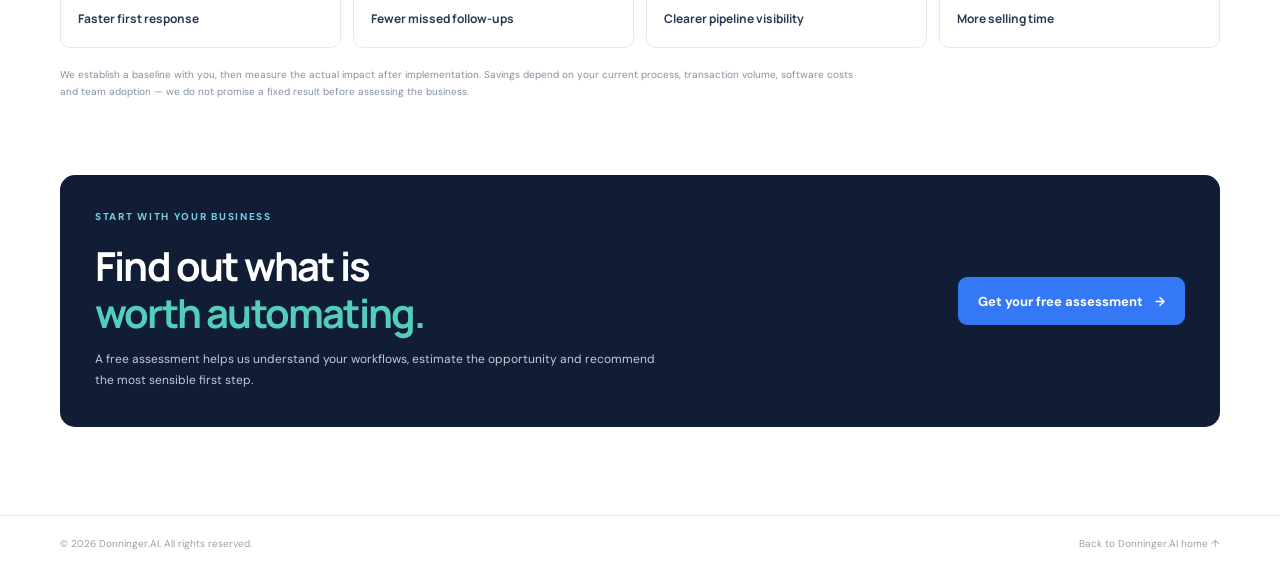
==== commit cbc8f11a: "Add mobile navigation to automation detail pages" ====
--- a/automation.html
+++ b/automation.html
@@ -13,6 +13,7 @@
   <header class="site-header">
     <div class="container nav-wrap">
       <a class="brand" href="index.html#home" aria-label="Donninger.AI home"><b>D</b> DONNINGER<span>.AI</span></a>
+      <button class="menu-toggle" id="functionMenuToggle" type="button" aria-label="Open navigation" aria-expanded="false"><span></span><span></span><span></span></button>
       <nav class="nav" aria-label="Main navigation">
         <a href="index.html#automation-functions">Automation functions</a>
         <a href="index.html#how-it-works">How it works</a>
--- a/styles.css
+++ b/styles.css
@@ -527,3 +527,72 @@
 .package-card small{display:block;padding-top:9px;border-top:1px solid #e6edf5;font-size:10px;line-height:1.5;font-weight:700;color:#395d83}
 @media(max-width:600px){.function-hours-grid,.package-recommendations{grid-template-columns:1fr}}
 @media print{.report-savings-table th,.report-total,.package-card{ -webkit-print-color-adjust:exact;print-color-adjust:exact}.report-table-wrap,.package-card,.report-total{break-inside:avoid}}
+
+
+/* Homepage automation function directory */
+.automation-functions-section{background:#fff}
+.automation-function-grid{display:grid;grid-template-columns:repeat(2,minmax(0,1fr));gap:13px}
+.automation-function-button{display:flex;align-items:center;gap:15px;min-width:0;padding:18px 19px;border:1px solid #e1e9ef;border-radius:11px;background:#fff;box-shadow:0 5px 18px rgba(18,37,58,.035);transition:transform .2s,border-color .2s,box-shadow .2s}
+.automation-function-button:hover{transform:translateY(-3px);border-color:#8bd8cf;box-shadow:0 12px 26px rgba(18,37,58,.08)}
+.automation-function-icon{width:42px;height:42px;flex:0 0 42px;display:grid;place-items:center;border-radius:10px;background:#eaf8f6;color:#087f78;font:700 19px 'Manrope'}
+.automation-function-button>span:nth-child(2){display:grid;gap:4px;min-width:0}
+.automation-function-button strong{font:800 13px 'Manrope';color:#1b2c45}
+.automation-function-button small{font-size:10px;line-height:1.5;color:#77869a}
+.automation-function-arrow{margin-left:auto;color:#159b8d;font-size:19px}
+.automation-functions-note{margin:19px 0 0;color:#7a899b;font-size:11px;line-height:1.7}
+/* Individual automation function pages */
+.function-page{background:#fff}
+.function-hero{padding:72px 0 78px}
+.function-hero-inner{max-width:850px}
+.function-back{display:inline-block;margin-bottom:35px;color:#b7c6d3;font-size:11px;font-weight:700}
+.function-back:hover{color:#62d8c8}
+.function-hero h1{max-width:820px;font-size:clamp(38px,5vw,59px);margin:0 0 18px}
+.function-lede{max-width:690px;color:#c2ceda;font-size:16px;line-height:1.8;margin-bottom:27px}
+.function-main-section{padding-top:76px}
+.function-overview-grid{display:grid;grid-template-columns:.85fr 1.15fr;gap:65px;align-items:center;margin-bottom:48px}
+.function-overview-grid h2,.function-outcomes h2{font-size:clamp(30px,3.4vw,42px);line-height:1.2;margin:0}
+.function-overview-grid h2 span{color:var(--teal-dark)}
+.function-body-copy{font-size:14px;line-height:1.9;color:#65758a;margin:0}
+.function-detail-grid{display:grid;grid-template-columns:1fr 1fr;gap:16px}
+.function-detail-card{padding:27px;border:1px solid #e1e9ef;border-radius:13px;background:#fff}
+.function-detail-card-tint{background:#f4f8fb}
+.function-detail-card h3,.function-oversight h3{font-size:20px;line-height:1.3;letter-spacing:-.6px;color:#1b2c45;margin:0 0 18px}
+.function-detail-card ul,.function-detail-card ol{padding-left:19px;margin:0;color:#5f7085;font-size:12px;line-height:1.85}
+.function-detail-card li{padding:5px 0 5px 3px}
+.function-detail-card li::marker{color:#149b8d;font-weight:800}
+.function-oversight{display:flex;gap:20px;align-items:flex-start;padding:25px;margin:20px 0 75px;border:1px solid #dceeea;border-radius:12px;background:#f2faf8}
+.function-oversight-mark{width:36px;height:36px;flex:0 0 36px;display:grid;place-items:center;border-radius:50%;background:#d9f2ed;color:#087f78;font-weight:800}
+.function-oversight .eyebrow{margin-bottom:8px}
+.function-oversight h3{margin-bottom:8px;font-size:17px}
+.function-oversight p{font-size:11px;line-height:1.75;color:#64778a;margin:0}
+.function-outcomes{padding-bottom:75px}
+.function-outcomes h2{margin-bottom:25px}
+.function-outcome-grid{display:grid;grid-template-columns:repeat(4,1fr);gap:12px}
+.function-outcome-grid article{padding:17px;border:1px solid #e2eaf0;border-radius:10px;background:#fff}
+.function-outcome-grid span{display:block;color:#13988b;font-size:9px;font-weight:800;letter-spacing:1px;margin-bottom:10px}
+.function-outcome-grid strong{font:700 12px/1.5 'Manrope';color:#263b55}
+.function-measure-note{max-width:800px;margin:18px 0 0;color:#8390a0;font-size:10px;line-height:1.7}
+.function-cta{display:flex;align-items:center;justify-content:space-between;gap:35px;padding:35px;border-radius:15px}
+.function-cta h2{font-size:clamp(28px,3.5vw,40px);line-height:1.18;margin:0 0 12px}
+.function-cta h2 span{color:#55cdbc}
+.function-cta p{max-width:570px;color:#bfccd8;font-size:12px;line-height:1.8;margin:0}
+.function-cta .button{flex:0 0 auto}
+.function-page .site-footer{padding:20px 0}
+.function-page .footer-bottom{padding-top:0;border-top:0}
+@media(max-width:760px){
+ .automation-function-grid{grid-template-columns:1fr}
+ .function-overview-grid{grid-template-columns:1fr;gap:20px}
+ .function-detail-grid{grid-template-columns:1fr}
+ .function-outcome-grid{grid-template-columns:repeat(2,1fr)}
+ .function-cta{align-items:flex-start;flex-direction:column;padding:27px}
+}
+@media(max-width:600px){
+ .function-hero{padding:50px 0 58px}
+ .function-back{margin-bottom:27px}
+ .function-main-section{padding-top:55px}
+ .function-detail-card{padding:21px}
+ .function-oversight{padding:19px;margin-bottom:55px}
+ .function-outcomes{padding-bottom:55px}
+ .function-outcome-grid{grid-template-columns:1fr 1fr}
+ .automation-function-button{padding:15px}
+}
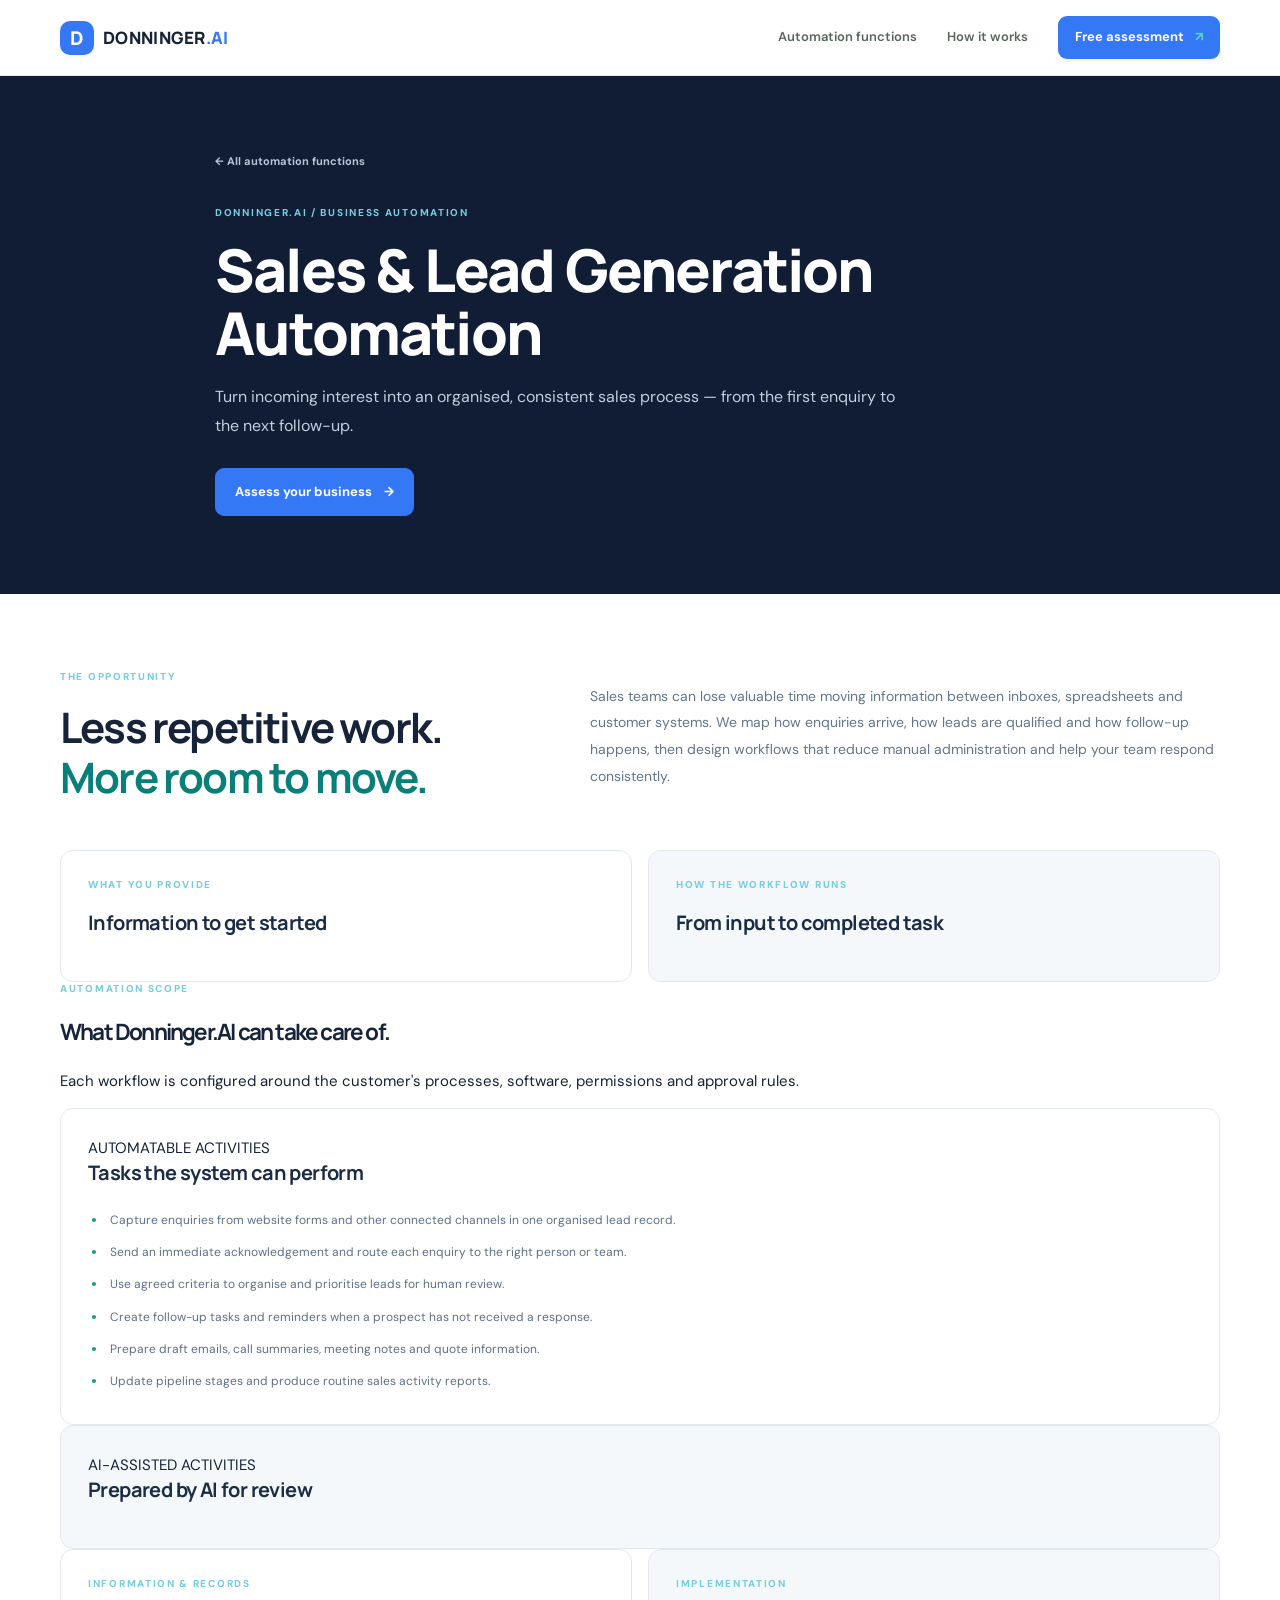
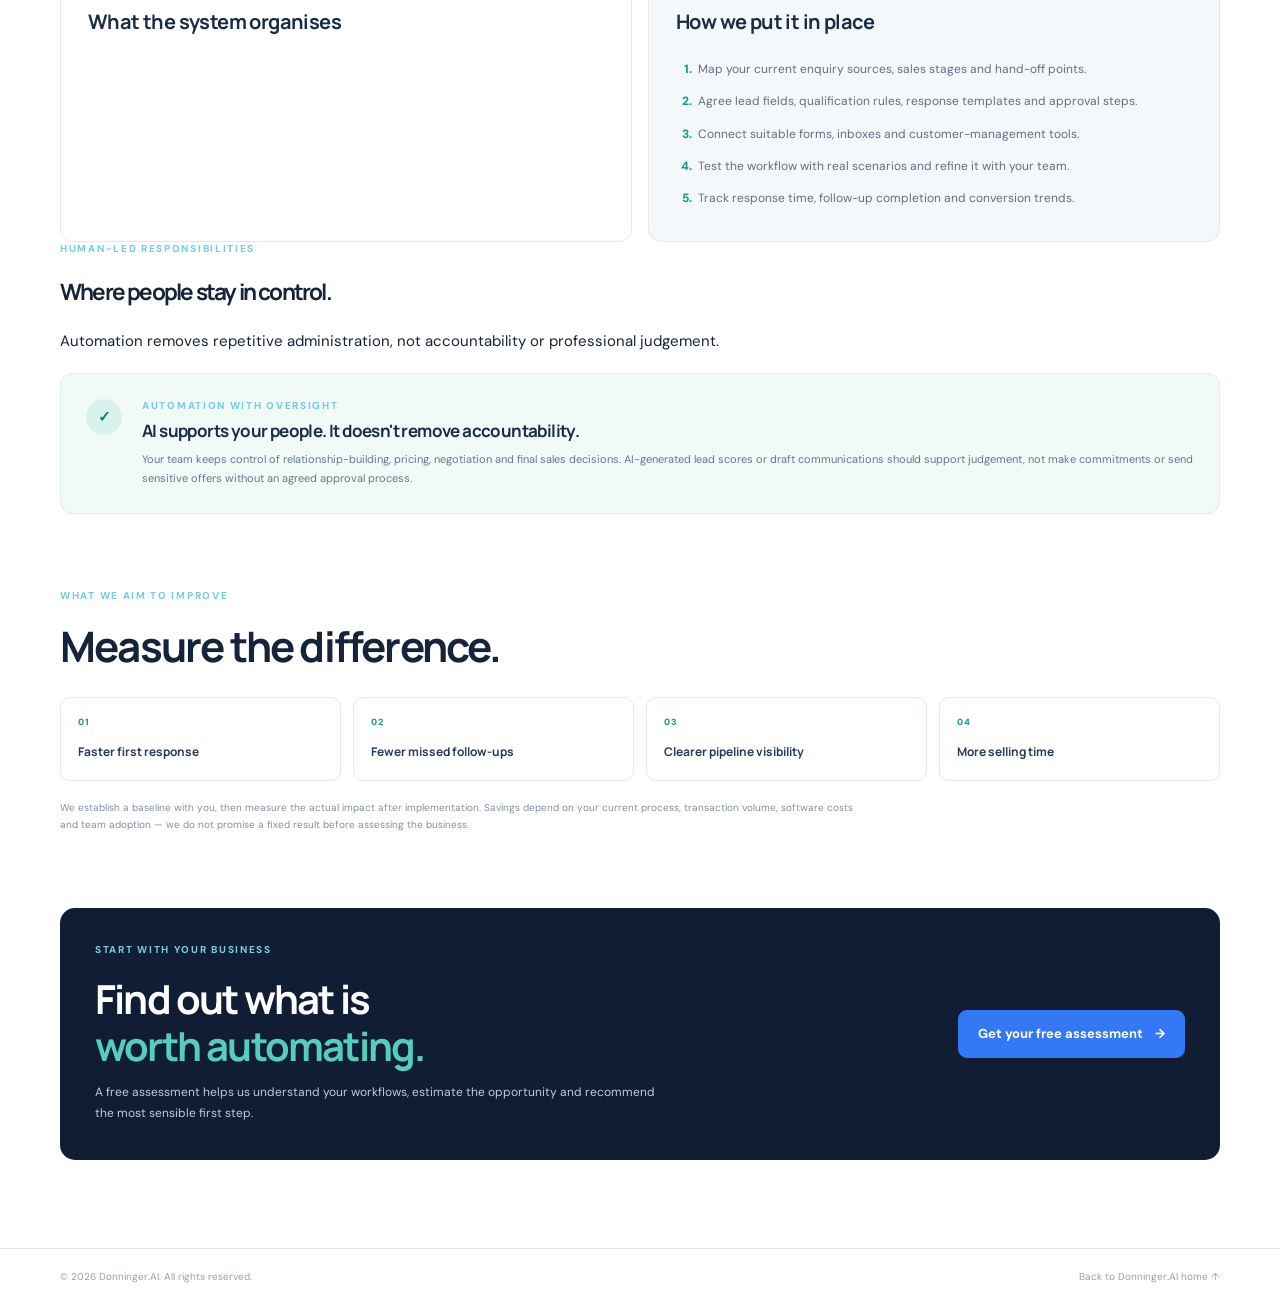
==== commit ef60cbfd: "Expand automation product information sections" ====
--- a/automation.html
+++ b/automation.html
@@ -37,16 +37,22 @@
           <div><div class="eyebrow">THE OPPORTUNITY</div><h2>Less repetitive work.<br><span>More room to move.</span></h2></div>
           <p id="functionOverview" class="function-body-copy"></p>
         </div>
-        <div class="function-detail-grid">
-          <article class="function-detail-card">
-            <div class="eyebrow">WHAT CAN BE AUTOMATED</div><h3>Tasks and workflows</h3>
-            <ul id="functionTasks"></ul>
-          </article>
-          <article class="function-detail-card function-detail-card-tint">
-            <div class="eyebrow">HOW WE APPROACH IT</div><h3>From process to practical system</h3>
-            <ol id="functionMethod"></ol>
-          </article>
+        <div class="function-detail-grid function-input-grid">
+          <article class="function-detail-card"><div class="eyebrow">WHAT YOU PROVIDE</div><h3>Information to get started</h3><ul id="functionInputs"></ul></article>
+          <article class="function-detail-card function-detail-card-tint"><div class="eyebrow">HOW THE WORKFLOW RUNS</div><h3>From input to completed task</h3><ol id="functionWorkflow"></ol></article>
         </div>
+        <section class="function-activity-section">
+          <div class="function-section-heading"><div><div class="eyebrow">AUTOMATION SCOPE</div><h2>What Donninger.AI can take care of.</h2></div><p>Each workflow is configured around the customer's processes, software, permissions and approval rules.</p></div>
+          <div class="function-activity-grid">
+            <article class="function-detail-card function-activity-card"><span class="function-status status-auto">AUTOMATABLE ACTIVITIES</span><h3>Tasks the system can perform</h3><ul id="functionTasks"></ul></article>
+            <article class="function-detail-card function-detail-card-tint function-activity-card"><span class="function-status status-assisted">AI-ASSISTED ACTIVITIES</span><h3>Prepared by AI for review</h3><ul id="functionAssisted"></ul></article>
+          </div>
+        </section>
+        <div class="function-detail-grid function-record-grid">
+          <article class="function-detail-card"><div class="eyebrow">INFORMATION & RECORDS</div><h3>What the system organises</h3><ul id="functionRecords"></ul></article>
+          <article class="function-detail-card function-detail-card-tint"><div class="eyebrow">IMPLEMENTATION</div><h3>How we put it in place</h3><ol id="functionMethod"></ol></article>
+        </div>
+        <section class="function-human-section"><div class="function-section-heading"><div><div class="eyebrow">HUMAN-LED RESPONSIBILITIES</div><h2>Where people stay in control.</h2></div><p>Automation removes repetitive administration, not accountability or professional judgement.</p></div><ul id="functionHuman" class="function-human-list"></ul></section>
         <section class="function-oversight">
           <div class="function-oversight-mark">✓</div>
           <div><div class="eyebrow">AUTOMATION WITH OVERSIGHT</div><h3>AI supports your people. It doesn't remove accountability.</h3><p id="functionOversight"></p></div>
--- a/styles.css
+++ b/styles.css
@@ -596,3 +596,12 @@
  .function-outcome-grid{grid-template-columns:1fr 1fr}
  .automation-function-button{padding:15px}
 }
+
+.function-page .menu-toggle{display:none}
+@media(max-width:760px){
+ .function-page .menu-toggle{display:block}
+ .function-page .nav{display:none;position:absolute;top:68px;left:0;right:0;padding:16px 22px 20px;background:#fff;border-bottom:1px solid #e2e9f2;box-shadow:0 14px 24px rgba(30,48,41,.08);flex-direction:column;align-items:stretch;gap:0}
+ .function-page .nav.open{display:flex}
+ .function-page .nav a{padding:13px 4px;border-bottom:1px solid #edf1ec}
+ .function-page .nav .nav-cta{text-align:center;margin-top:10px;border:0;padding:13px}
+}
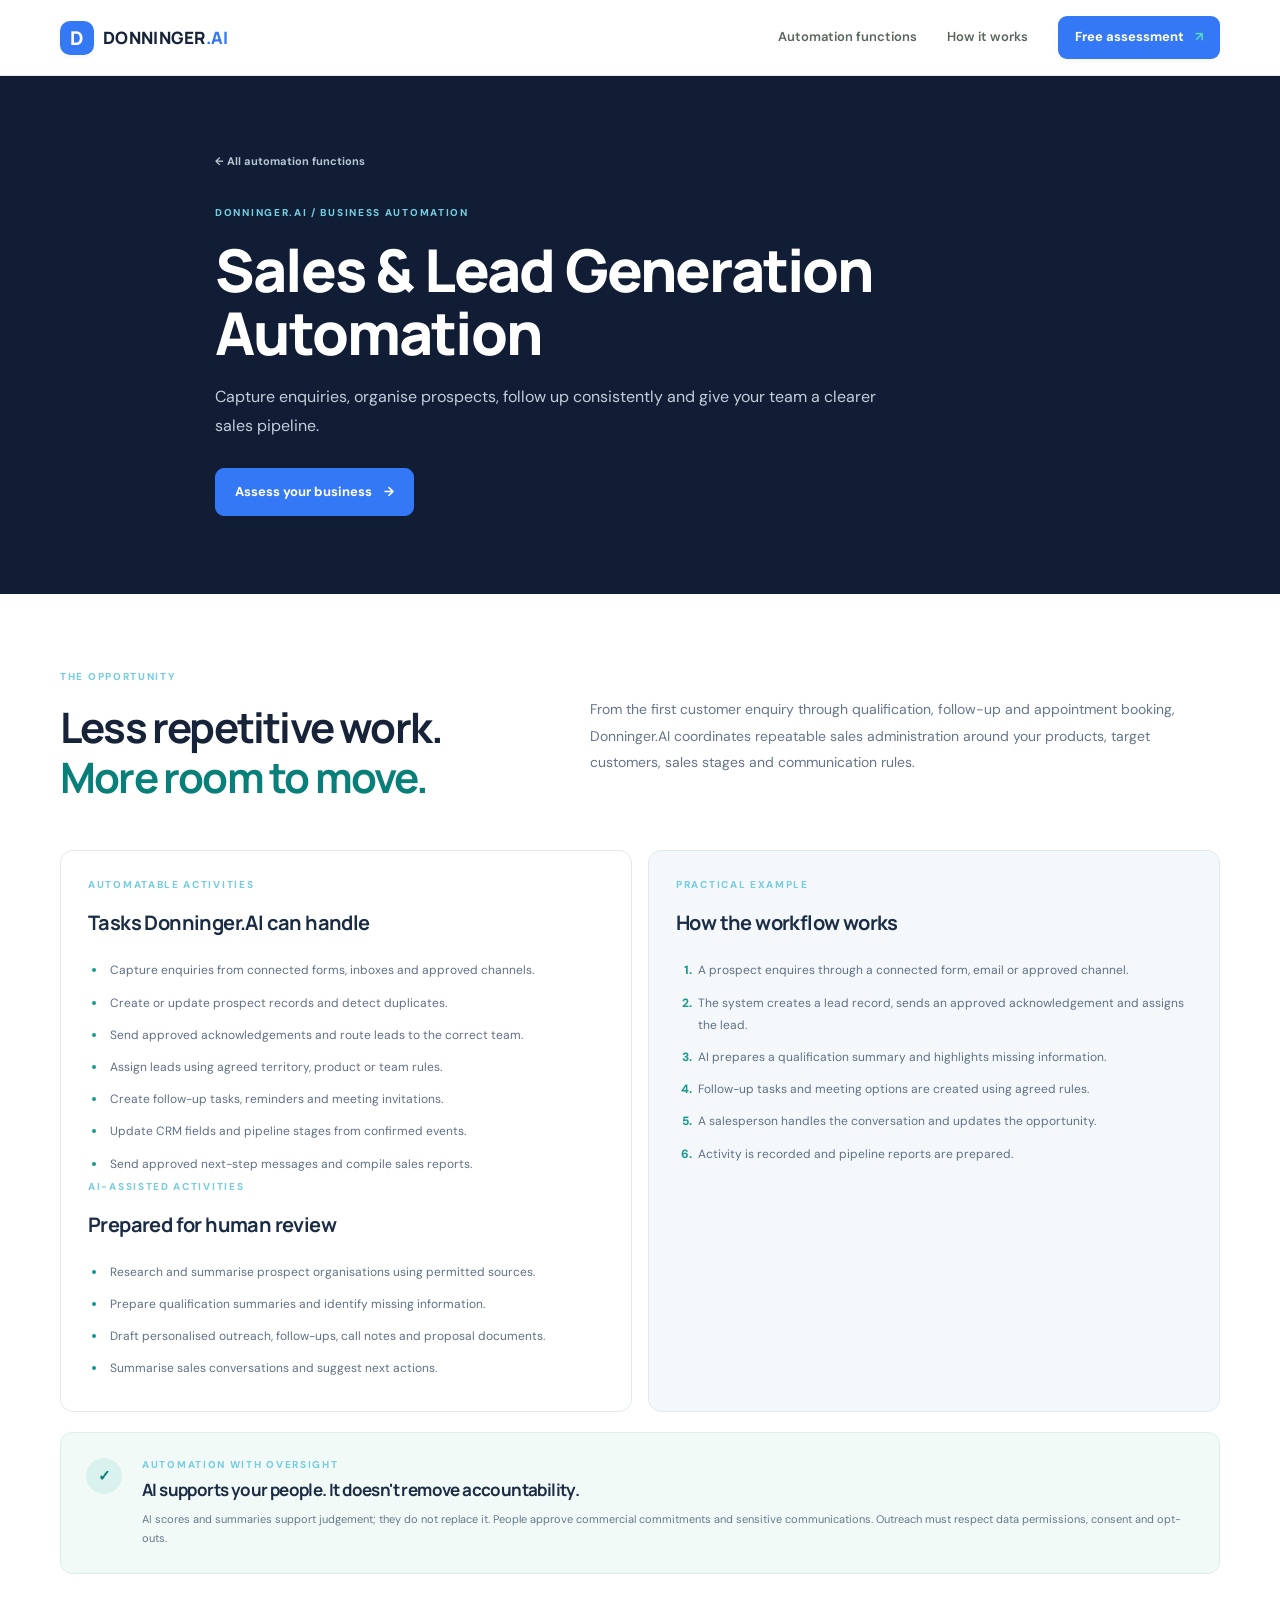
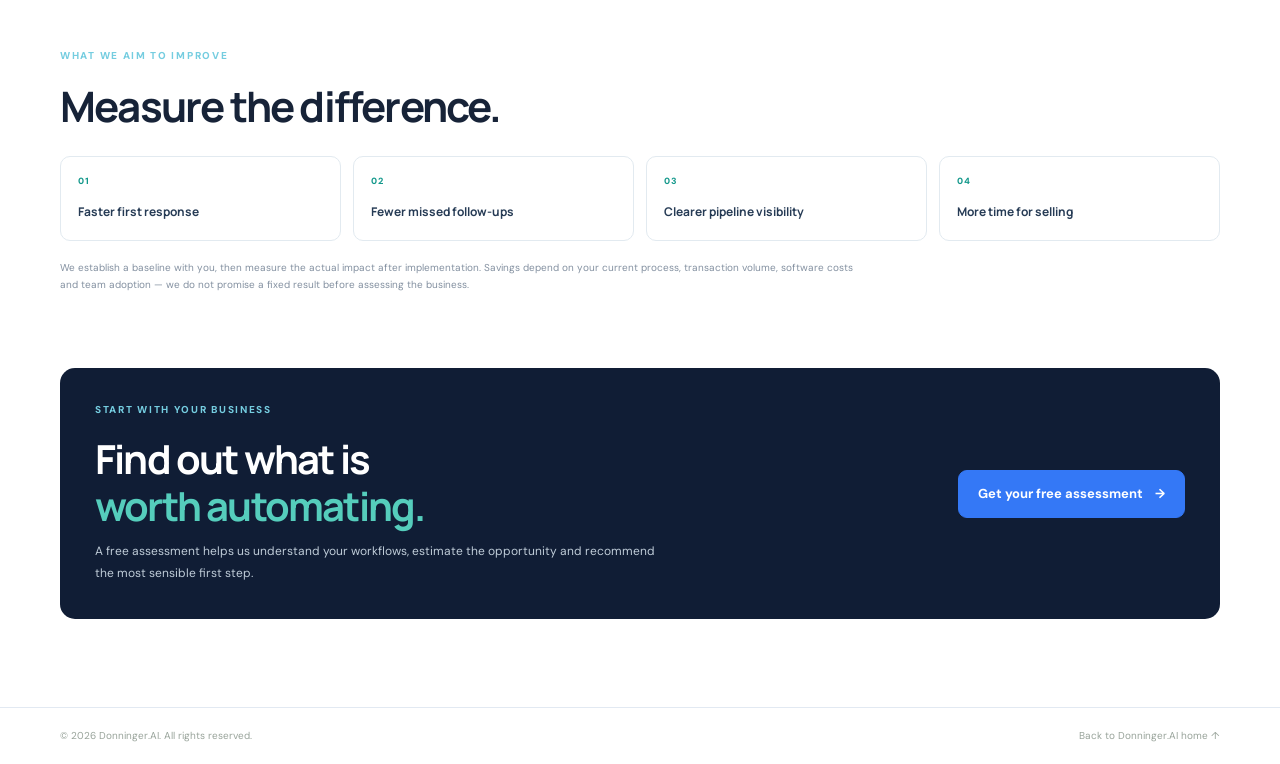
==== commit 5ce4f54e: "Restore original automation detail page layout" ====
--- a/automation.html
+++ b/automation.html
@@ -37,22 +37,18 @@
           <div><div class="eyebrow">THE OPPORTUNITY</div><h2>Less repetitive work.<br><span>More room to move.</span></h2></div>
           <p id="functionOverview" class="function-body-copy"></p>
         </div>
-        <div class="function-detail-grid function-input-grid">
-          <article class="function-detail-card"><div class="eyebrow">WHAT YOU PROVIDE</div><h3>Information to get started</h3><ul id="functionInputs"></ul></article>
-          <article class="function-detail-card function-detail-card-tint"><div class="eyebrow">HOW THE WORKFLOW RUNS</div><h3>From input to completed task</h3><ol id="functionWorkflow"></ol></article>
+        <div class="function-detail-grid">
+          <article class="function-detail-card">
+            <div class="eyebrow">AUTOMATABLE ACTIVITIES</div><h3>Tasks Donninger.AI can handle</h3>
+            <ul id="functionTasks"></ul>
+            <div class="eyebrow function-subheading">AI-ASSISTED ACTIVITIES</div><h3>Prepared for human review</h3>
+            <ul id="functionAssisted"></ul>
+          </article>
+          <article class="function-detail-card function-detail-card-tint">
+            <div class="eyebrow">PRACTICAL EXAMPLE</div><h3>How the workflow works</h3>
+            <ol id="functionWorkflow"></ol>
+          </article>
         </div>
-        <section class="function-activity-section">
-          <div class="function-section-heading"><div><div class="eyebrow">AUTOMATION SCOPE</div><h2>What Donninger.AI can take care of.</h2></div><p>Each workflow is configured around the customer's processes, software, permissions and approval rules.</p></div>
-          <div class="function-activity-grid">
-            <article class="function-detail-card function-activity-card"><span class="function-status status-auto">AUTOMATABLE ACTIVITIES</span><h3>Tasks the system can perform</h3><ul id="functionTasks"></ul></article>
-            <article class="function-detail-card function-detail-card-tint function-activity-card"><span class="function-status status-assisted">AI-ASSISTED ACTIVITIES</span><h3>Prepared by AI for review</h3><ul id="functionAssisted"></ul></article>
-          </div>
-        </section>
-        <div class="function-detail-grid function-record-grid">
-          <article class="function-detail-card"><div class="eyebrow">INFORMATION & RECORDS</div><h3>What the system organises</h3><ul id="functionRecords"></ul></article>
-          <article class="function-detail-card function-detail-card-tint"><div class="eyebrow">IMPLEMENTATION</div><h3>How we put it in place</h3><ol id="functionMethod"></ol></article>
-        </div>
-        <section class="function-human-section"><div class="function-section-heading"><div><div class="eyebrow">HUMAN-LED RESPONSIBILITIES</div><h2>Where people stay in control.</h2></div><p>Automation removes repetitive administration, not accountability or professional judgement.</p></div><ul id="functionHuman" class="function-human-list"></ul></section>
         <section class="function-oversight">
           <div class="function-oversight-mark">✓</div>
           <div><div class="eyebrow">AUTOMATION WITH OVERSIGHT</div><h3>AI supports your people. It doesn't remove accountability.</h3><p id="functionOversight"></p></div>
--- a/styles.css
+++ b/styles.css
@@ -605,3 +605,17 @@
  .function-page .nav a{padding:13px 4px;border-bottom:1px solid #edf1ec}
  .function-page .nav .nav-cta{text-align:center;margin-top:10px;border:0;padding:13px}
 }
+
+/* Expanded automation product pages */
+.function-input-grid{margin-bottom:30px}.function-activity-section,.function-human-section{margin:48px 0}
+.function-section-heading{display:grid;grid-template-columns:1fr 1fr;gap:35px;align-items:end;margin-bottom:20px}
+.function-section-heading h2{margin:0;color:#1b2c45;font:800 clamp(25px,3vw,34px)/1.2 'Manrope';letter-spacing:-1px}
+.function-section-heading>p{margin:0;color:#718096;font-size:12px;line-height:1.8}
+.function-activity-grid{display:grid;grid-template-columns:1fr 1fr;gap:16px}.function-activity-card{height:100%}
+.function-status{display:inline-flex;padding:6px 9px;border-radius:5px;font-size:8px;font-weight:800;letter-spacing:.8px;margin-bottom:13px}
+.status-auto{background:#e4f6f1;color:#087f68}.status-assisted{background:#eaf1fc;color:#315e9c}
+.function-record-grid{margin-top:30px}.function-human-section{padding:27px;border:1px solid #e1e9ef;border-radius:13px;background:#f8fafc}
+.function-human-list{display:grid;grid-template-columns:1fr 1fr;gap:10px 25px;padding:0;margin:0;list-style:none}
+.function-human-list li{position:relative;padding:12px 13px 12px 34px;border:1px solid #e6edf4;border-radius:9px;background:#fff;color:#5f7085;font-size:11px;line-height:1.7}
+.function-human-list li:before{content:"";position:absolute;left:13px;top:17px;width:9px;height:9px;border-radius:50%;background:#e6a34c;box-shadow:0 0 0 3px #fbf1df}
+@media(max-width:760px){.function-section-heading{grid-template-columns:1fr;gap:12px}.function-activity-grid,.function-human-list{grid-template-columns:1fr}.function-activity-section,.function-human-section{margin:35px 0}}
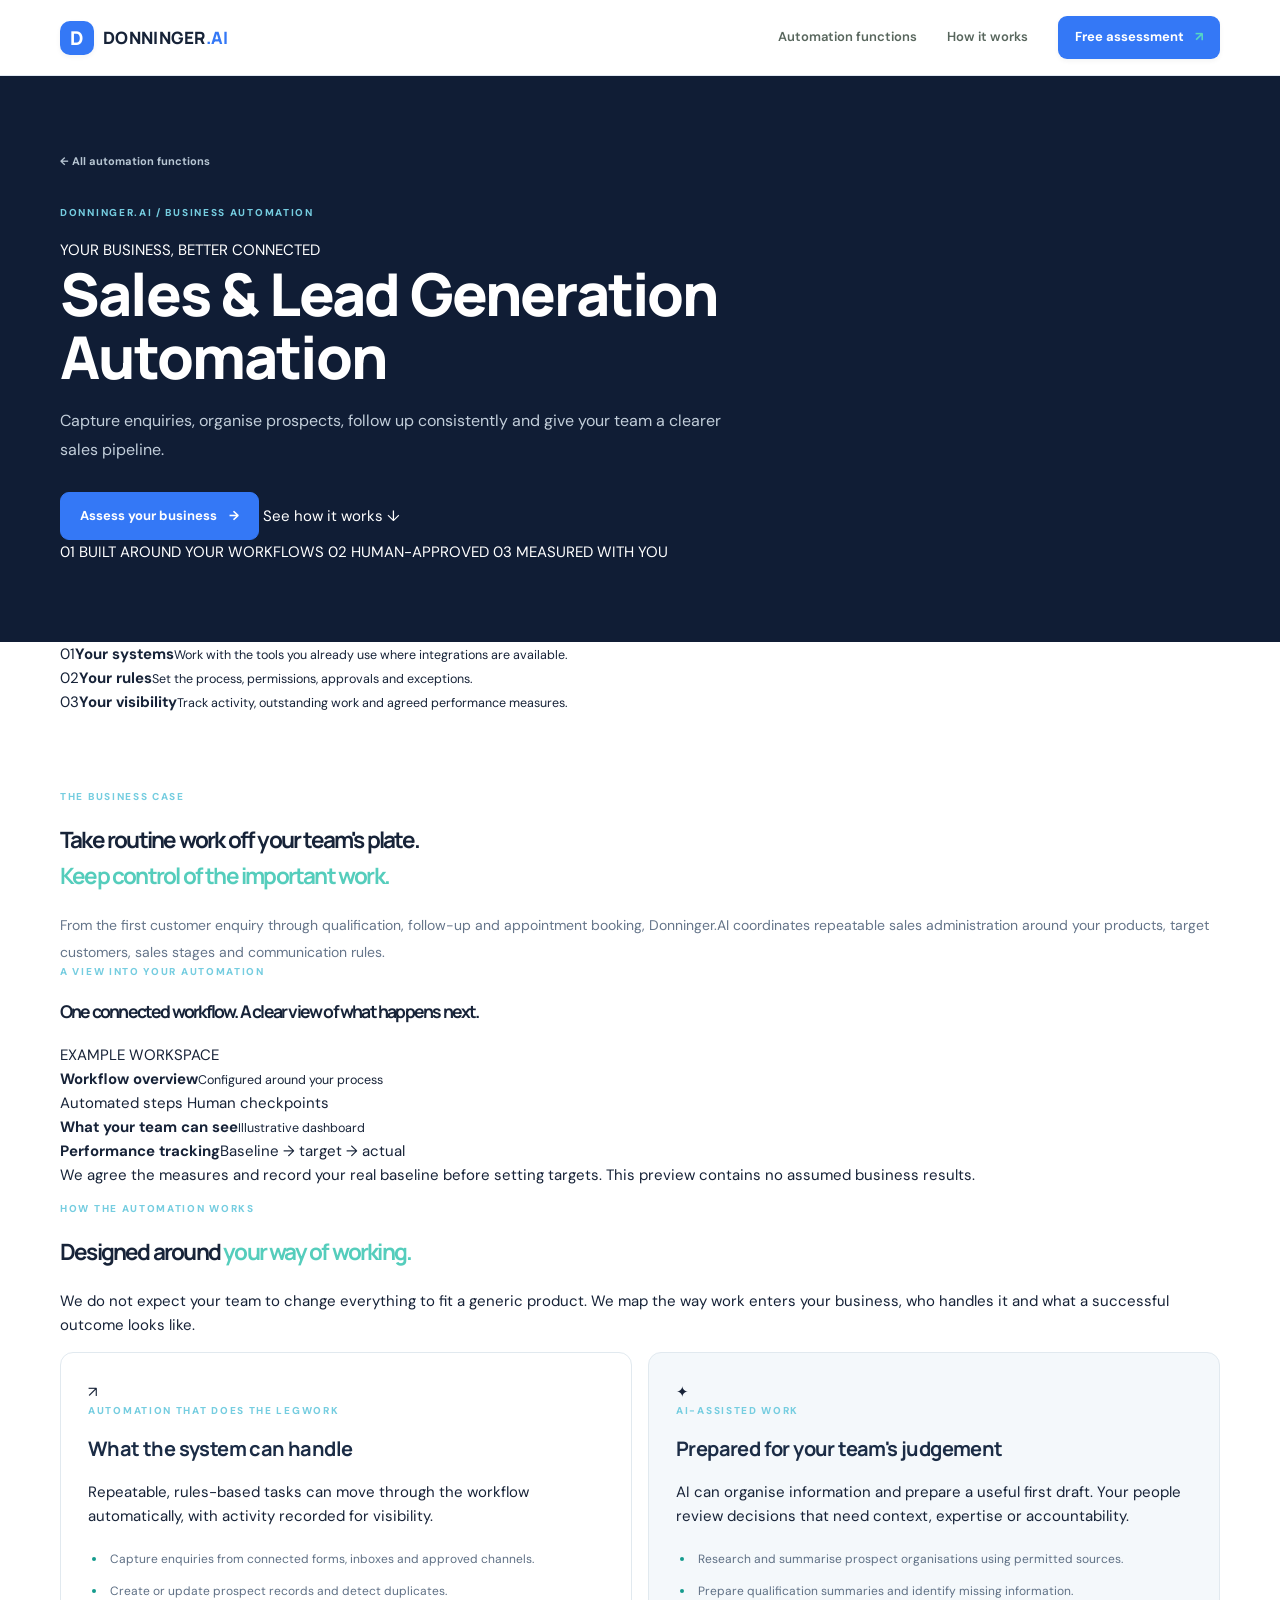
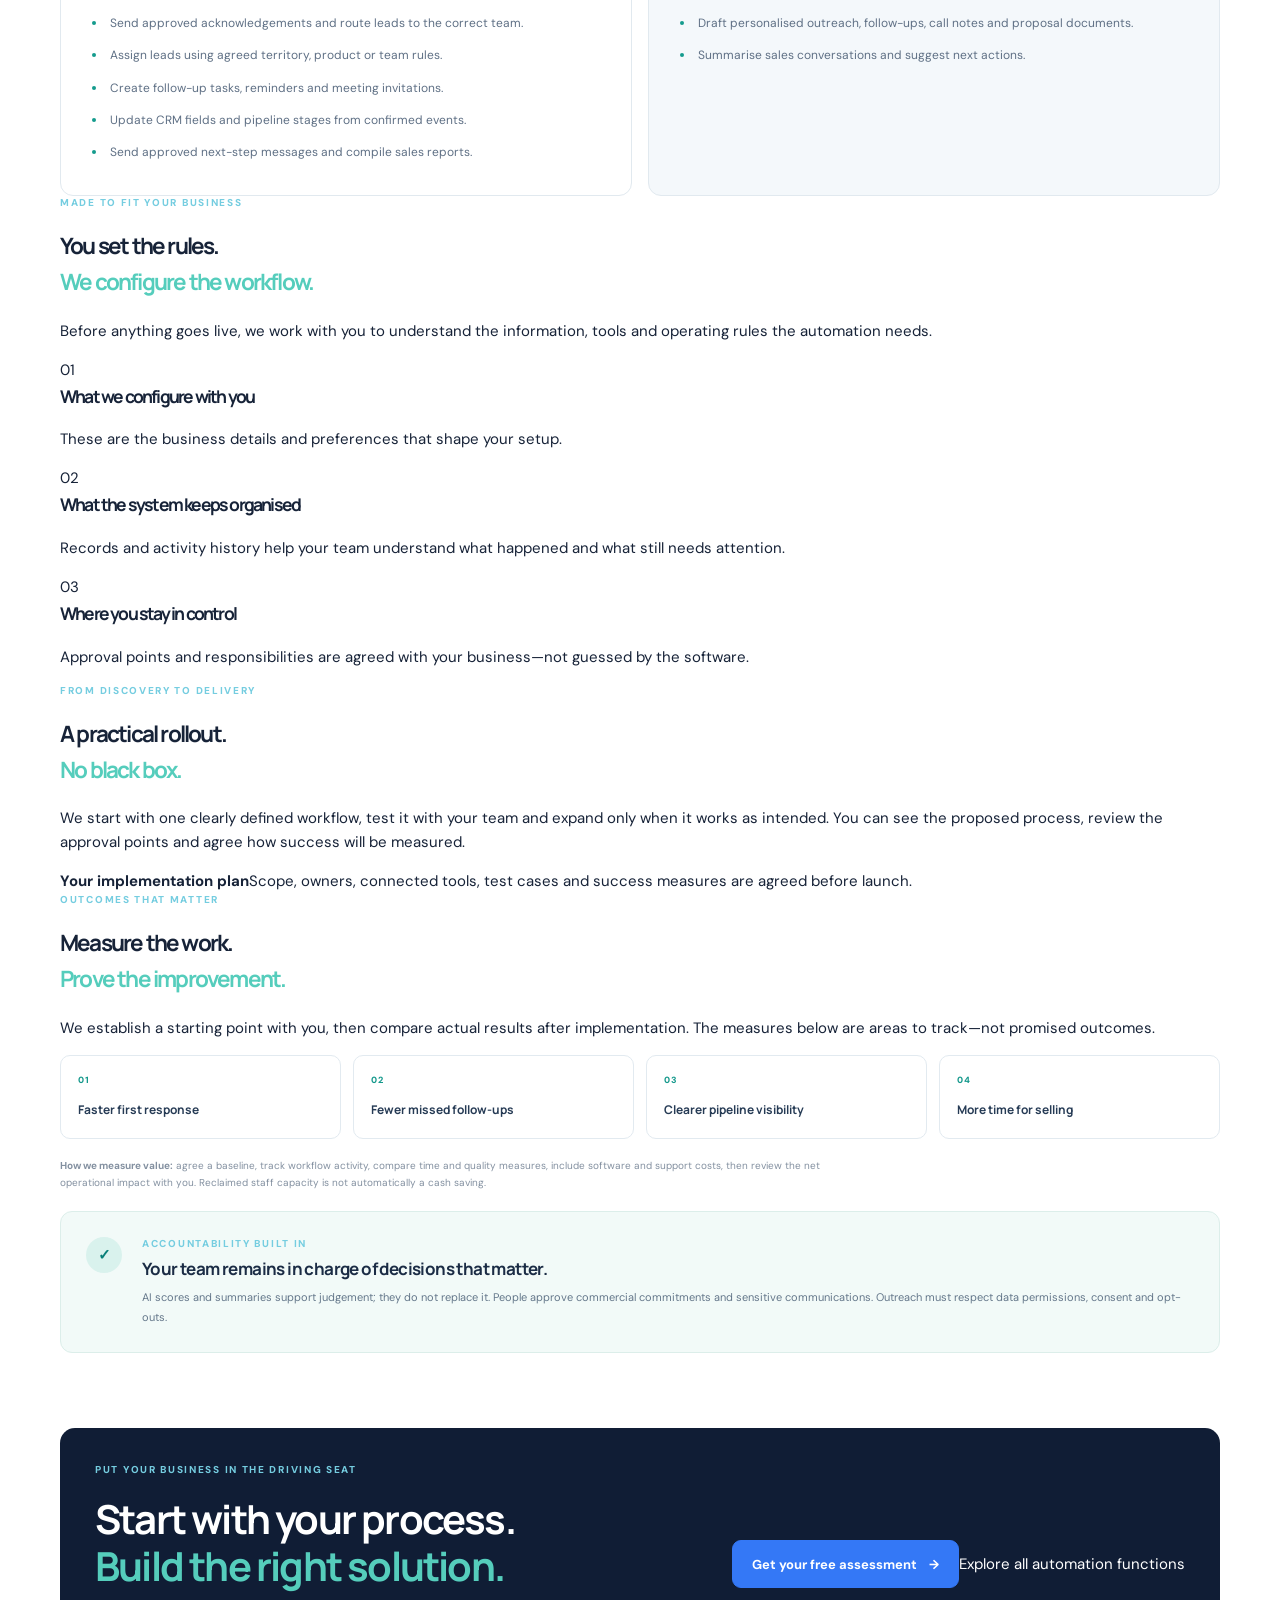
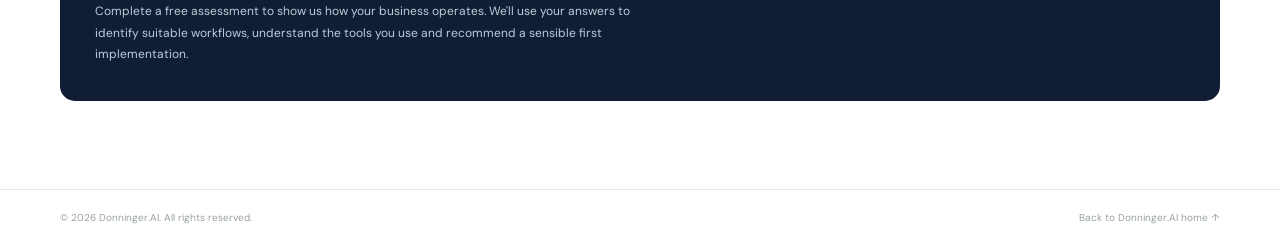
==== commit 9bca067e: "Rebuild automation detail page layout for client-led product experience" ====
--- a/automation.html
+++ b/automation.html
@@ -3,10 +3,13 @@
 <head>
   <meta charset="utf-8">
   <meta name="viewport" content="width=device-width, initial-scale=1">
-  <meta name="theme-color" content="#101d35">
-  <meta name="description" content="Explore how Donninger.AI can streamline business workflows with practical, human-supervised automation.">
-  <title>Business Function Automation — Donninger.AI</title>
+  <meta name="theme-color" content="#101b2c">
+  <meta name="description" content="Explore how Donninger.AI designs practical, human-supervised automation around your business workflows.">
+  <title>Business Automation — Donninger.AI</title>
   <link rel="icon" type="image/svg+xml" href="favicon.svg">
+  <link rel="preconnect" href="https://fonts.googleapis.com">
+  <link rel="preconnect" href="https://fonts.gstatic.com" crossorigin>
+  <link href="https://fonts.googleapis.com/css2?family=DM+Sans:wght@400;500;600;700&family=Manrope:wght@400;500;600;700;800&display=swap" rel="stylesheet">
   <link rel="stylesheet" href="styles.css">
 </head>
 <body class="function-page">
@@ -23,44 +26,114 @@
   </header>
   <main id="functionContent">
     <section class="function-hero dark-section">
-      <div class="container function-hero-inner">
-        <a class="function-back" href="index.html#automation-functions">← All automation functions</a>
-        <div class="eyebrow eyebrow-light">DONNINGER.AI / BUSINESS AUTOMATION</div>
-        <h1 id="functionTitle">Business function automation</h1>
-        <p class="function-lede" id="functionIntro">Practical automation designed around the way your business works.</p>
-        <a class="button button-primary" href="index.html#assessments">Assess your business <span>→</span></a>
+      <div class="container function-hero-layout">
+        <div class="function-hero-copy">
+          <a class="function-back" href="index.html#automation-functions">← All automation functions</a>
+          <div class="eyebrow eyebrow-light">DONNINGER.AI / BUSINESS AUTOMATION</div>
+          <div class="function-hero-label" id="functionLabel">YOUR BUSINESS, BETTER CONNECTED</div>
+          <h1 id="functionTitle">Business function automation</h1>
+          <p class="function-lede" id="functionIntro">Practical automation designed around the way your business works.</p>
+          <div class="function-hero-actions">
+            <a class="button button-primary" href="index.html#assessments">Assess your business <span>→</span></a>
+            <a class="function-secondary-link" href="#how-it-works">See how it works ↓</a>
+          </div>
+          <div class="function-hero-proof"><span>01</span> BUILT AROUND YOUR WORKFLOWS <i></i><span>02</span> HUMAN-APPROVED <i></i><span>03</span> MEASURED WITH YOU</div>
+        </div>
+        <div class="function-hero-art" id="functionHeroArt" aria-label="Illustration of a connected business automation workspace"></div>
       </div>
     </section>
+
+    <section class="function-trust-strip">
+      <div class="container function-trust-grid">
+        <div><span>01</span><strong>Your systems</strong><small>Work with the tools you already use where integrations are available.</small></div>
+        <div><span>02</span><strong>Your rules</strong><small>Set the process, permissions, approvals and exceptions.</small></div>
+        <div><span>03</span><strong>Your visibility</strong><small>Track activity, outstanding work and agreed performance measures.</small></div>
+      </div>
+    </section>
+
     <section class="section-pad function-main-section">
       <div class="container">
-        <div class="function-overview-grid">
-          <div><div class="eyebrow">THE OPPORTUNITY</div><h2>Less repetitive work.<br><span>More room to move.</span></h2></div>
+        <div class="function-section-heading">
+          <div><div class="eyebrow">THE BUSINESS CASE</div><h2>Take routine work off your team's plate.<br><span>Keep control of the important work.</span></h2></div>
           <p id="functionOverview" class="function-body-copy"></p>
         </div>
-        <div class="function-detail-grid">
-          <article class="function-detail-card">
-            <div class="eyebrow">AUTOMATABLE ACTIVITIES</div><h3>Tasks Donninger.AI can handle</h3>
-            <ul id="functionTasks"></ul>
-            <div class="eyebrow function-subheading">AI-ASSISTED ACTIVITIES</div><h3>Prepared for human review</h3>
-            <ul id="functionAssisted"></ul>
-          </article>
-          <article class="function-detail-card function-detail-card-tint">
-            <div class="eyebrow">PRACTICAL EXAMPLE</div><h3>How the workflow works</h3>
-            <ol id="functionWorkflow"></ol>
-          </article>
-        </div>
+
+        <section class="function-workspace" aria-labelledby="workspaceTitle">
+          <div class="function-workspace-top">
+            <div><div class="eyebrow">A VIEW INTO YOUR AUTOMATION</div><h3 id="workspaceTitle">One connected workflow. A clear view of what happens next.</h3></div>
+            <span class="function-live-tag"><i></i> EXAMPLE WORKSPACE</span>
+          </div>
+          <div class="function-workspace-grid">
+            <div class="function-workflow-panel">
+              <div class="function-panel-heading"><strong>Workflow overview</strong><small id="workflowCount">Configured around your process</small></div>
+              <div id="functionWorkflowDiagram" class="function-workflow-diagram"></div>
+              <div class="function-workflow-foot"><span><i class="flow-dot flow-auto"></i> Automated steps</span><span><i class="flow-dot flow-human"></i> Human checkpoints</span></div>
+            </div>
+            <div class="function-insight-panel">
+              <div class="function-panel-heading"><strong>What your team can see</strong><small>Illustrative dashboard</small></div>
+              <div id="functionInsightCards" class="function-insight-cards"></div>
+              <div class="function-mini-chart">
+                <div class="function-mini-chart-head"><strong>Performance tracking</strong><span>Baseline → target → actual</span></div>
+                <div class="function-chart-bars" id="functionChartBars"></div>
+                <p>We agree the measures and record your real baseline before setting targets. This preview contains no assumed business results.</p>
+              </div>
+            </div>
+          </div>
+        </section>
+
+        <section class="function-process-section" id="how-it-works">
+          <div class="function-section-heading compact">
+            <div><div class="eyebrow">HOW THE AUTOMATION WORKS</div><h2>Designed around <span>your way of working.</span></h2></div>
+            <p>We do not expect your team to change everything to fit a generic product. We map the way work enters your business, who handles it and what a successful outcome looks like.</p>
+          </div>
+          <div class="function-detail-grid">
+            <article class="function-detail-card">
+              <div class="function-card-icon">↗</div><div class="eyebrow">AUTOMATION THAT DOES THE LEGWORK</div><h3>What the system can handle</h3>
+              <p>Repeatable, rules-based tasks can move through the workflow automatically, with activity recorded for visibility.</p>
+              <ul id="functionTasks"></ul>
+            </article>
+            <article class="function-detail-card function-detail-card-tint">
+              <div class="function-card-icon">✦</div><div class="eyebrow">AI-ASSISTED WORK</div><h3>Prepared for your team's judgement</h3>
+              <p>AI can organise information and prepare a useful first draft. Your people review decisions that need context, expertise or accountability.</p>
+              <ul id="functionAssisted"></ul>
+            </article>
+          </div>
+        </section>
+
+        <section class="function-fit-section">
+          <div class="function-section-heading compact">
+            <div><div class="eyebrow">MADE TO FIT YOUR BUSINESS</div><h2>You set the rules.<br><span>We configure the workflow.</span></h2></div>
+            <p>Before anything goes live, we work with you to understand the information, tools and operating rules the automation needs.</p>
+          </div>
+          <div class="function-fit-grid">
+            <article class="function-fit-card"><span class="function-fit-number">01</span><h3>What we configure with you</h3><p>These are the business details and preferences that shape your setup.</p><ul id="functionInputs"></ul></article>
+            <article class="function-fit-card"><span class="function-fit-number">02</span><h3>What the system keeps organised</h3><p>Records and activity history help your team understand what happened and what still needs attention.</p><ul id="functionRecords"></ul></article>
+            <article class="function-fit-card function-fit-control"><span class="function-fit-number">03</span><h3>Where you stay in control</h3><p>Approval points and responsibilities are agreed with your business—not guessed by the software.</p><ul id="functionHuman"></ul></article>
+          </div>
+        </section>
+
+        <section class="function-implementation">
+          <div class="function-implementation-copy"><div class="eyebrow">FROM DISCOVERY TO DELIVERY</div><h2>A practical rollout.<br><span>No black box.</span></h2><p>We start with one clearly defined workflow, test it with your team and expand only when it works as intended. You can see the proposed process, review the approval points and agree how success will be measured.</p><div class="function-implementation-note"><strong>Your implementation plan</strong><span>Scope, owners, connected tools, test cases and success measures are agreed before launch.</span></div></div>
+          <div class="function-implementation-steps" id="functionMethod"></div>
+        </section>
+
+        <section class="function-measure-section">
+          <div class="function-section-heading compact">
+            <div><div class="eyebrow">OUTCOMES THAT MATTER</div><h2>Measure the work.<br><span>Prove the improvement.</span></h2></div>
+            <p>We establish a starting point with you, then compare actual results after implementation. The measures below are areas to track—not promised outcomes.</p>
+          </div>
+          <div class="function-outcome-grid" id="functionOutcomes"></div>
+          <div class="function-measure-note"><strong>How we measure value:</strong> agree a baseline, track workflow activity, compare time and quality measures, include software and support costs, then review the net operational impact with you. Reclaimed staff capacity is not automatically a cash saving.</div>
+        </section>
+
         <section class="function-oversight">
           <div class="function-oversight-mark">✓</div>
-          <div><div class="eyebrow">AUTOMATION WITH OVERSIGHT</div><h3>AI supports your people. It doesn't remove accountability.</h3><p id="functionOversight"></p></div>
+          <div><div class="eyebrow">ACCOUNTABILITY BUILT IN</div><h3>Your team remains in charge of decisions that matter.</h3><p id="functionOversight"></p></div>
         </section>
-        <section class="function-outcomes">
-          <div class="eyebrow">WHAT WE AIM TO IMPROVE</div><h2>Measure the difference.</h2>
-          <div class="function-outcome-grid" id="functionOutcomes"></div>
-          <p class="function-measure-note">We establish a baseline with you, then measure the actual impact after implementation. Savings depend on your current process, transaction volume, software costs and team adoption — we do not promise a fixed result before assessing the business.</p>
-        </section>
+
         <section class="function-cta dark-section">
-          <div><div class="eyebrow eyebrow-light">START WITH YOUR BUSINESS</div><h2>Find out what is<br><span>worth automating.</span></h2><p>A free assessment helps us understand your workflows, estimate the opportunity and recommend the most sensible first step.</p></div>
-          <a class="button button-primary" href="index.html#assessments">Get your free assessment <span>→</span></a>
+          <div><div class="eyebrow eyebrow-light">PUT YOUR BUSINESS IN THE DRIVING SEAT</div><h2>Start with your process.<br><span>Build the right solution.</span></h2><p>Complete a free assessment to show us how your business operates. We'll use your answers to identify suitable workflows, understand the tools you use and recommend a sensible first implementation.</p></div>
+          <div class="function-cta-actions"><a class="button button-primary" href="index.html#assessments">Get your free assessment <span>→</span></a><a href="index.html#automation-functions" class="function-cta-back">Explore all automation functions</a></div>
         </section>
       </div>
     </section>
--- a/styles.css
+++ b/styles.css
@@ -606,16 +606,7 @@
  .function-page .nav .nav-cta{text-align:center;margin-top:10px;border:0;padding:13px}
 }
 
-/* Expanded automation product pages */
-.function-input-grid{margin-bottom:30px}.function-activity-section,.function-human-section{margin:48px 0}
-.function-section-heading{display:grid;grid-template-columns:1fr 1fr;gap:35px;align-items:end;margin-bottom:20px}
-.function-section-heading h2{margin:0;color:#1b2c45;font:800 clamp(25px,3vw,34px)/1.2 'Manrope';letter-spacing:-1px}
-.function-section-heading>p{margin:0;color:#718096;font-size:12px;line-height:1.8}
-.function-activity-grid{display:grid;grid-template-columns:1fr 1fr;gap:16px}.function-activity-card{height:100%}
-.function-status{display:inline-flex;padding:6px 9px;border-radius:5px;font-size:8px;font-weight:800;letter-spacing:.8px;margin-bottom:13px}
-.status-auto{background:#e4f6f1;color:#087f68}.status-assisted{background:#eaf1fc;color:#315e9c}
-.function-record-grid{margin-top:30px}.function-human-section{padding:27px;border:1px solid #e1e9ef;border-radius:13px;background:#f8fafc}
-.function-human-list{display:grid;grid-template-columns:1fr 1fr;gap:10px 25px;padding:0;margin:0;list-style:none}
-.function-human-list li{position:relative;padding:12px 13px 12px 34px;border:1px solid #e6edf4;border-radius:9px;background:#fff;color:#5f7085;font-size:11px;line-height:1.7}
-.function-human-list li:before{content:"";position:absolute;left:13px;top:17px;width:9px;height:9px;border-radius:50%;background:#e6a34c;box-shadow:0 0 0 3px #fbf1df}
-@media(max-width:760px){.function-section-heading{grid-template-columns:1fr;gap:12px}.function-activity-grid,.function-human-list{grid-template-columns:1fr}.function-activity-section,.function-human-section{margin:35px 0}}
+/* Links from assessment recommendations to the matching automation detail page. */
+.report-explore-link{margin-top:11px;padding:9px 12px;font-size:10px;gap:8px;}
+.report-explore-link span{font-size:14px;color:#0e2330;}
+@media print{.report-explore-link{display:none}}
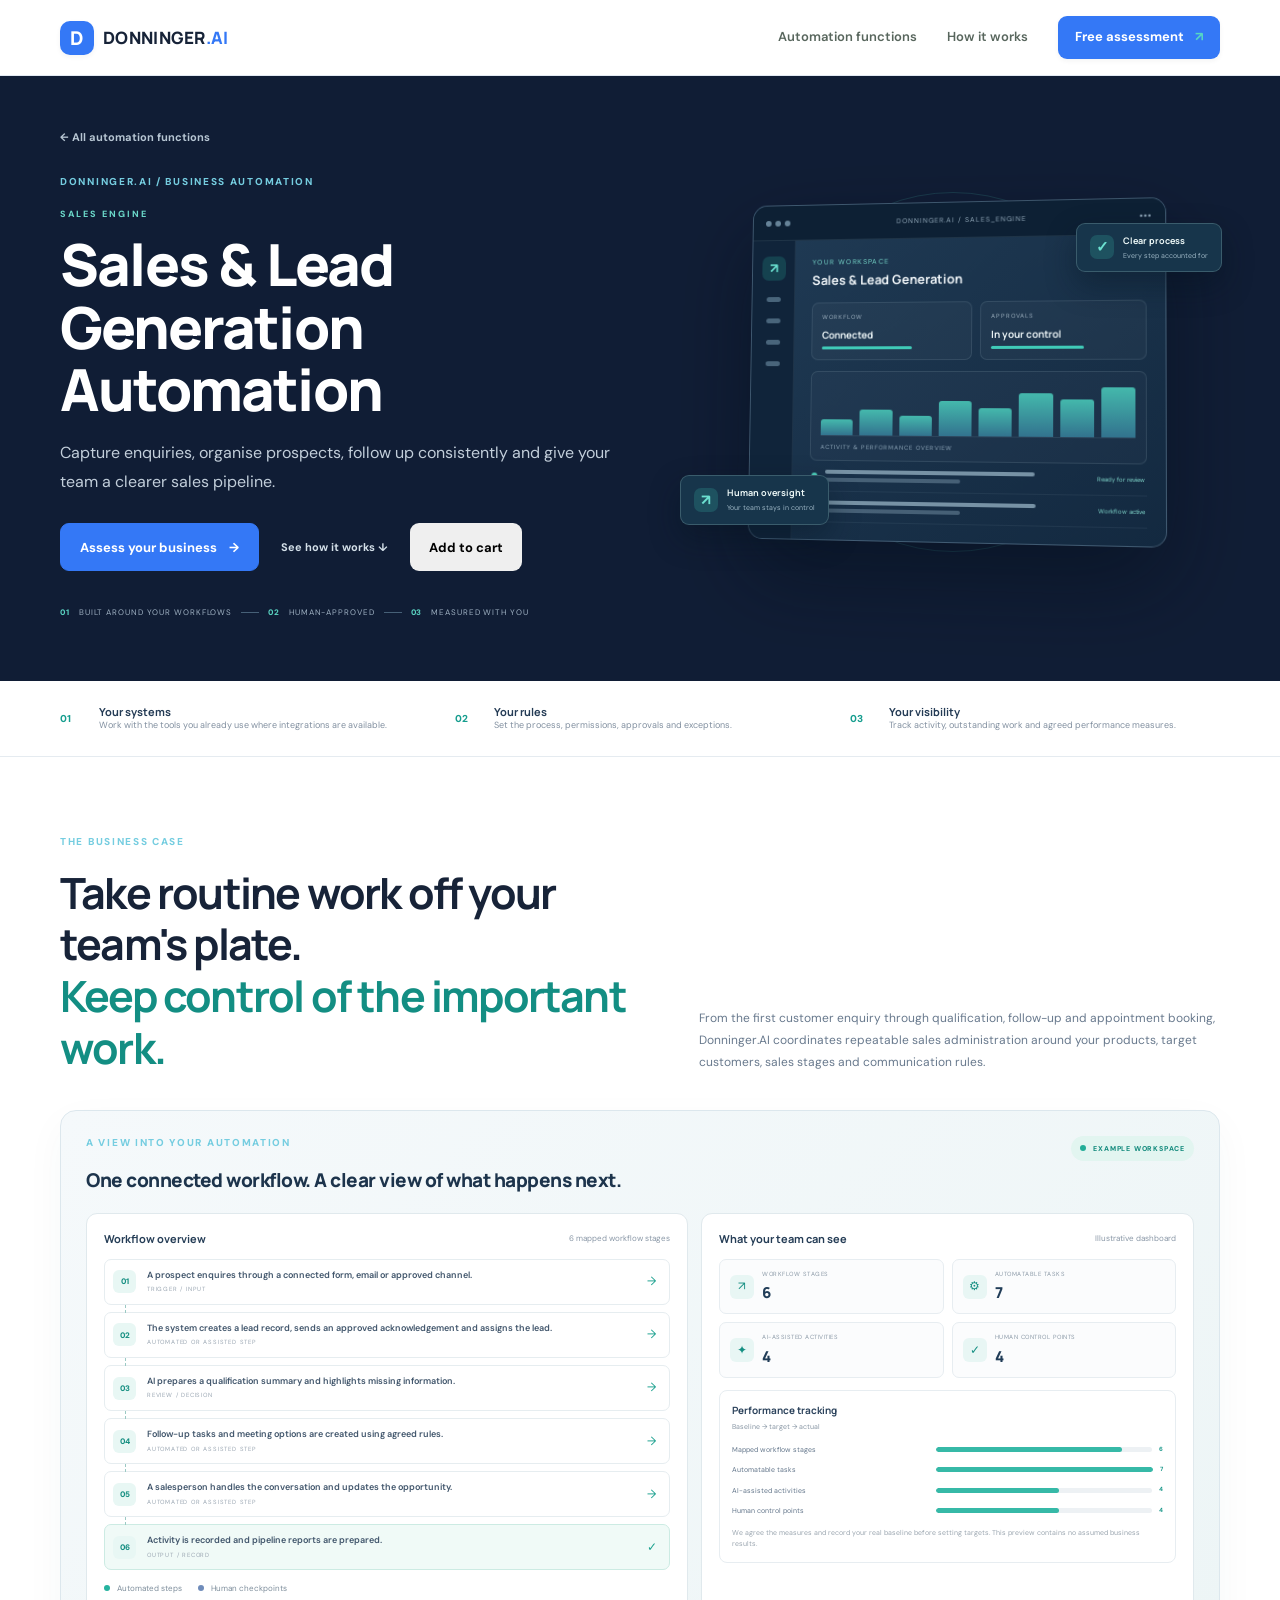
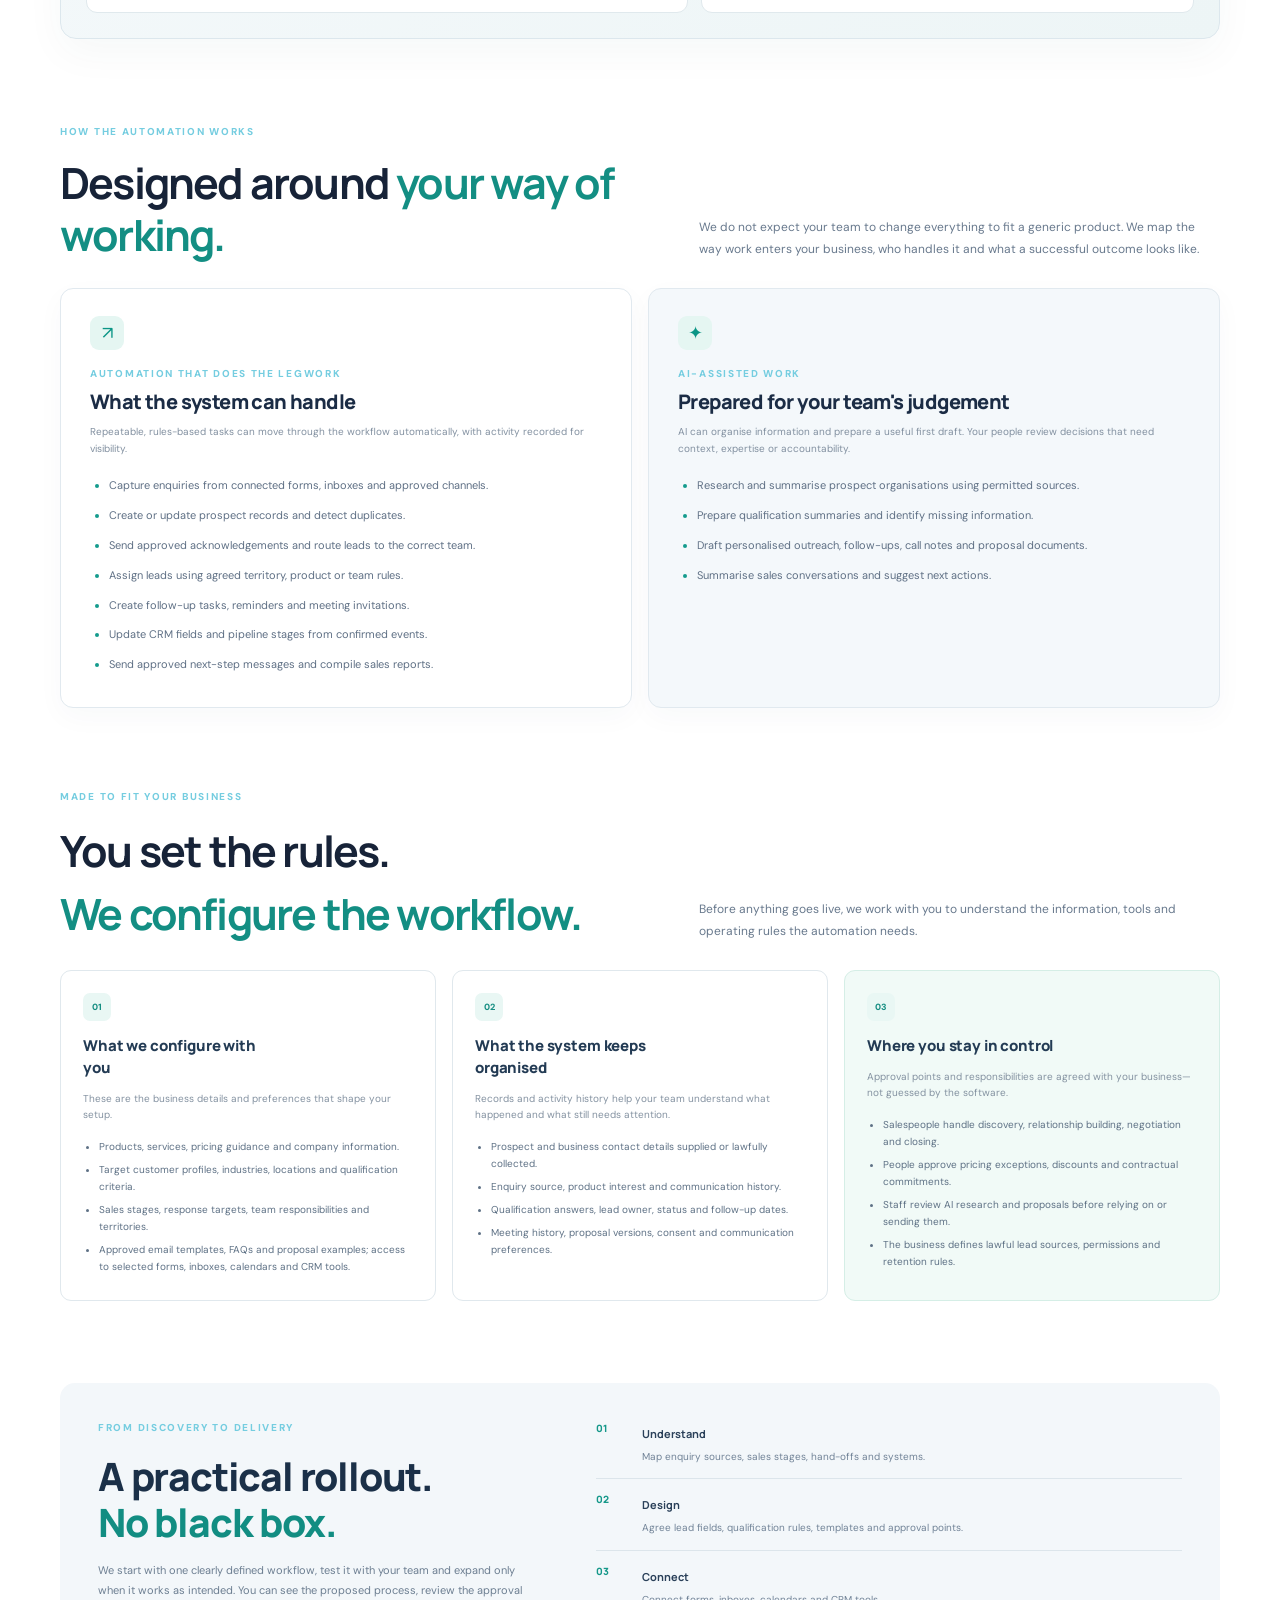
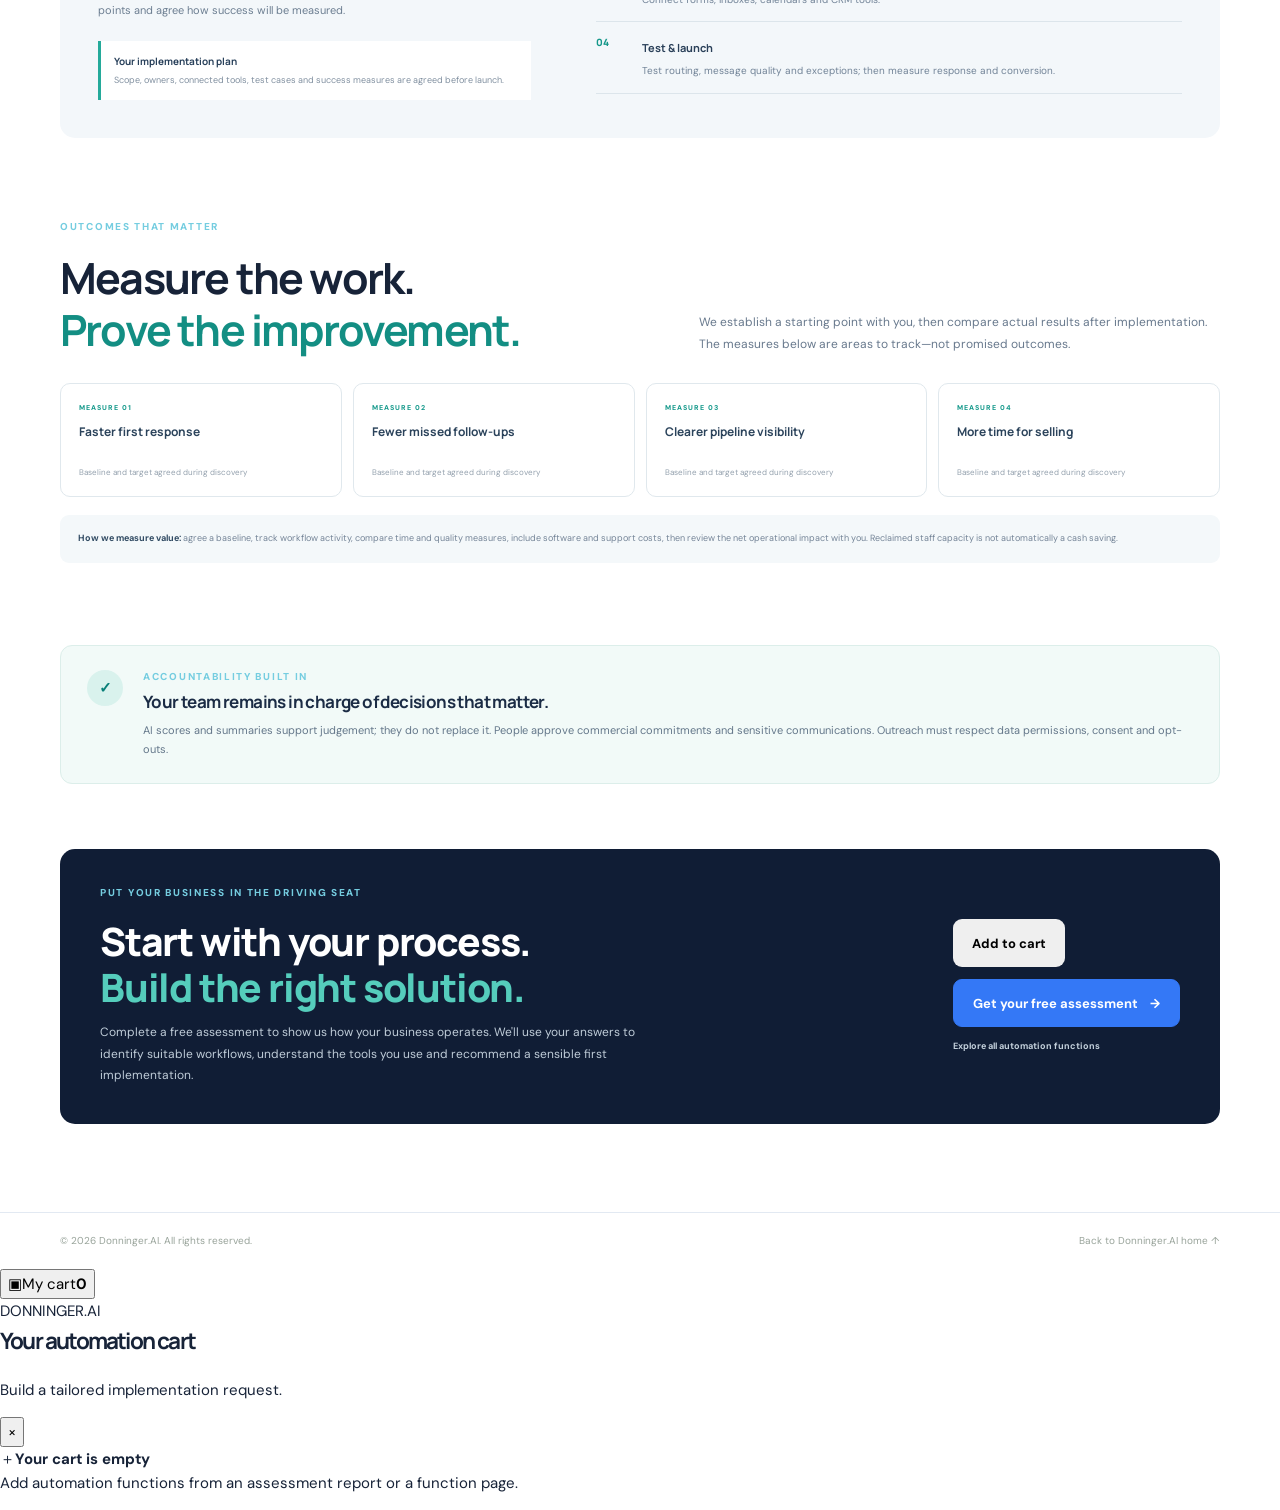
==== commit 28343661: "Load shared cart on automation pages" ====
--- a/automation.html
+++ b/automation.html
@@ -140,5 +140,6 @@
   </main>
   <footer class="site-footer"><div class="container footer-bottom"><span>© <span id="year"></span> Donninger.AI. All rights reserved.</span><a href="index.html">Back to Donninger.AI home ↑</a></div></footer>
   <script src="automation.js"></script>
+  <script src="cart.js"></script>
 </body>
 </html>
--- a/styles.css
+++ b/styles.css
@@ -610,3 +610,199 @@
 .report-explore-link{margin-top:11px;padding:9px 12px;font-size:10px;gap:8px;}
 .report-explore-link span{font-size:14px;color:#0e2330;}
 @media print{.report-explore-link{display:none}}
+
+/* Premium, client-led automation product pages */
+.function-hero{padding:48px 0 62px;overflow:hidden}
+.function-hero-layout{display:grid;grid-template-columns:1.05fr .95fr;gap:35px;align-items:center;min-height:490px}
+.function-hero-copy{position:relative;z-index:2}
+.function-hero .function-back{margin-bottom:28px}
+.function-hero-label{font-size:9px;letter-spacing:2px;color:#6bd9ca;font-weight:800;margin:0 0 12px}
+.function-hero h1{font-size:clamp(39px,4.6vw,58px);max-width:720px;line-height:1.08}
+.function-hero-actions{display:flex;align-items:center;gap:22px;flex-wrap:wrap}
+.function-secondary-link{font-size:11px;font-weight:700;color:#d4e0e9}
+.function-hero-proof{display:flex;align-items:center;gap:9px;flex-wrap:wrap;margin-top:35px;font-size:8px;letter-spacing:.9px;color:#9eb0c1}
+.function-hero-proof span{color:#5bd5c3;font-weight:800}
+.function-hero-proof i{width:18px;height:1px;background:#466077}
+.function-hero-art{height:390px;position:relative;display:grid;place-items:center;isolation:isolate}
+.function-art-orbit{position:absolute;border:1px solid #4bc9ba2b;border-radius:50%;z-index:-1}
+.orbit-a{width:360px;height:360px}.orbit-b{width:280px;height:280px;border-style:dashed}
+.function-art-window{width:min(100%,420px);border:1px solid #7895a866;background:linear-gradient(145deg,#203b55,#132940);border-radius:15px;overflow:hidden;box-shadow:0 35px 85px #020b1770;transform:perspective(1100px) rotateY(-8deg) rotateX(3deg)}
+.function-art-window-top{height:36px;display:flex;align-items:center;justify-content:space-between;padding:0 13px;background:#0d2034;border-bottom:1px solid #7793a52b}
+.function-art-window-top>span{display:flex;gap:4px}.function-art-window-top i{width:6px;height:6px;border-radius:50%;background:#668398}
+.function-art-window-top small{font-size:7px;letter-spacing:1px;color:#93a9ba}.function-art-window-top>b{font-size:9px;color:#91a9bb}
+.function-art-window-body{display:grid;grid-template-columns:45px 1fr;min-height:260px}
+.function-art-sidebar{background:#10243a;border-right:1px solid #7893a522;display:flex;align-items:center;flex-direction:column;gap:17px;padding:16px 0}
+.function-art-sidebar b{display:grid;place-items:center;width:25px;height:25px;border-radius:7px;background:#2cb9a733;color:#69e0d0;font-size:14px}
+.function-art-sidebar i{width:15px;height:5px;border-radius:5px;background:#49657b}
+.function-art-dashboard{padding:17px 18px}
+.function-art-greeting{display:grid;gap:4px;margin-bottom:14px}.function-art-greeting small{font-size:7px;letter-spacing:1.4px;color:#78d9cb}.function-art-greeting strong{font:700 13px 'Manrope';color:#f1f6f9}
+.function-art-stats{display:grid;grid-template-columns:1fr 1fr;gap:8px}
+.function-art-stats span{display:grid;gap:5px;padding:10px;border:1px solid #809aab33;border-radius:7px;background:#ffffff08}
+.function-art-stats small{font-size:6px;letter-spacing:1px;color:#9db0bf}.function-art-stats b{font:700 10px 'Manrope';color:#eaf3f5}.function-art-stats i{width:65%;height:3px;border-radius:4px;background:#40cbb8}
+.function-art-graph{margin-top:11px;padding:11px 10px 8px;border:1px solid #809aab33;border-radius:7px;background:#ffffff06}
+.function-art-graph>div{height:54px;display:flex;align-items:end;gap:7px;border-bottom:1px solid #7893a52b}
+.function-art-graph b{display:block;flex:1;border-radius:3px 3px 0 0;background:linear-gradient(180deg,#4bd0bd,#367e9a);opacity:.85}
+.function-art-graph b:nth-child(1){height:30%}.function-art-graph b:nth-child(2){height:48%}.function-art-graph b:nth-child(3){height:38%}.function-art-graph b:nth-child(4){height:65%}.function-art-graph b:nth-child(5){height:52%}.function-art-graph b:nth-child(6){height:80%}.function-art-graph b:nth-child(7){height:70%}.function-art-graph b:nth-child(8){height:93%}
+.function-art-graph small{display:block;font-size:6px;letter-spacing:1px;color:#8fa7b9;margin-top:7px}
+.function-art-activity{display:flex;align-items:center;gap:8px;padding:9px 2px;border-bottom:1px solid #7893a51d}
+.function-art-activity>i{width:6px;height:6px;border-radius:50%;background:#4dd1bd}
+.function-art-activity>span{display:grid;gap:4px;flex:1}.function-art-activity>span b,.function-art-activity>span small{height:4px;border-radius:4px;background:#7792a5;width:80%}.function-art-activity>span small{width:52%;opacity:.5}
+.function-art-activity em{font-size:6px;color:#82d9cd;font-style:normal}
+.function-art-float{position:absolute;display:flex;align-items:center;gap:9px;padding:10px 13px;border:1px solid #8bb6b94d;background:#17354b;border-radius:9px;box-shadow:0 13px 30px #06132166}
+.function-art-float>span{width:24px;height:24px;border-radius:7px;background:#3ac6b333;color:#6ce0d0;display:grid;place-items:center;font-weight:800}
+.function-art-float>div{display:grid;gap:3px}.function-art-float b{font:700 9px 'Manrope';color:#edf8f7}.function-art-float small{font-size:7px;color:#9bb4c3}
+.float-one{top:46px;right:-2px}.float-two{bottom:42px;left:-6px}
+.function-trust-strip{border-bottom:1px solid #e5ebf0;background:#fff}
+.function-trust-grid{display:grid;grid-template-columns:repeat(3,1fr);gap:25px;padding-top:23px;padding-bottom:23px}
+.function-trust-grid>div{display:grid;grid-template-columns:29px 1fr;column-gap:10px;align-items:center}
+.function-trust-grid>div>span{grid-row:span 2;color:#159d8e;font-size:10px;font-weight:800}
+.function-trust-grid strong{font:700 11px 'Manrope';color:#243b55}
+.function-trust-grid small{font-size:9px;line-height:1.5;color:#8290a0}
+.function-main-section{padding-top:78px}
+.function-section-heading{display:grid;grid-template-columns:1fr .9fr;gap:60px;align-items:end;margin-bottom:37px}
+.function-section-heading h2{font-size:clamp(30px,3.4vw,43px);line-height:1.2;margin:0}
+.function-section-heading h2 span{color:#138e83}
+.function-section-heading>p{font-size:12px;line-height:1.85;color:#68798d;margin:0}
+.function-section-heading.compact{margin-bottom:28px}
+.function-workspace{padding:25px;border:1px solid #dce7ed;border-radius:16px;background:linear-gradient(135deg,#f5f9fb,#edf5f6);box-shadow:0 14px 40px #1d40500a;margin-bottom:86px}
+.function-workspace-top{display:flex;justify-content:space-between;align-items:flex-start;gap:15px;margin-bottom:19px}
+.function-workspace-top h3{font:800 19px/1.35 'Manrope';letter-spacing:-.5px;color:#1d344c;margin:0}
+.function-live-tag{white-space:nowrap;padding:7px 9px;border-radius:20px;background:#e2f5f0;color:#148b7d;font-size:7px;font-weight:800;letter-spacing:.8px}
+.function-live-tag i{display:inline-block;width:6px;height:6px;background:#22ad97;border-radius:50%;margin-right:5px}
+.function-workspace-grid{display:grid;grid-template-columns:1.1fr .9fr;gap:13px}
+.function-workflow-panel,.function-insight-panel{min-width:0;padding:17px;border:1px solid #e0e9ed;border-radius:11px;background:#fff}
+.function-panel-heading{display:flex;justify-content:space-between;gap:10px;align-items:center;margin-bottom:13px}
+.function-panel-heading strong{font:700 11px 'Manrope';color:#253d56}.function-panel-heading small{font-size:8px;color:#8997a6}
+.function-workflow-diagram{display:grid;gap:0}
+.function-flow-step{display:grid;grid-template-columns:25px 1fr 19px;align-items:center;gap:9px;padding:9px 8px;border:1px solid #e6edf0;border-radius:7px;position:relative;background:#fff}
+.function-flow-step+.function-flow-step{margin-top:7px}
+.function-flow-step+.function-flow-step:before{content:"";position:absolute;left:20px;top:-8px;height:8px;border-left:1px dashed #9bc9c3}
+.function-flow-index{width:23px;height:23px;display:grid;place-items:center;border-radius:6px;background:#e8f7f4;color:#148e80;font-size:8px;font-weight:800}
+.function-flow-step strong{display:block;font-size:9px;line-height:1.5;color:#40556b;font-weight:600}
+.function-flow-step small{display:block;font-size:6px;letter-spacing:.8px;color:#9aa6b2;margin-top:3px}
+.function-flow-status{color:#1ca18f;font-size:12px;text-align:center}
+.flow-end{background:#f0faf7;border-color:#ccebe3}
+.function-workflow-foot{display:flex;gap:16px;flex-wrap:wrap;margin-top:12px;color:#7d8d9b;font-size:8px}
+.flow-dot{display:inline-block;width:6px;height:6px;border-radius:50%;margin-right:5px}.flow-auto{background:#25b39f}.flow-human{background:#6f8cba}
+.function-insight-cards{display:grid;grid-template-columns:1fr 1fr;gap:8px}
+.function-insight-cards article{display:flex;align-items:center;gap:8px;padding:10px;border:1px solid #e7edf1;border-radius:7px;background:#fbfcfd}
+.function-insight-cards article>span{width:24px;height:24px;display:grid;place-items:center;border-radius:6px;background:#e8f6f4;color:#148f82;font-size:12px}
+.function-insight-cards article>div{display:grid;gap:3px;min-width:0}
+.function-insight-cards small{font-size:6px;letter-spacing:.5px;color:#8b99a7}
+.function-insight-cards strong{font:800 15px 'Manrope';color:#213d58}
+.function-mini-chart{margin-top:12px;padding:12px;border:1px solid #e7edf1;border-radius:8px}
+.function-mini-chart-head{display:grid;gap:4px;margin-bottom:12px}
+.function-mini-chart-head strong{font:700 10px 'Manrope';color:#2c435c}.function-mini-chart-head span{font-size:7px;color:#8795a3}
+.function-chart-row{display:grid;grid-template-columns:1fr 1.1fr auto;gap:7px;align-items:center;margin:9px 0}
+.function-chart-row>span{font-size:7px;color:#62758a;white-space:nowrap;overflow:hidden;text-overflow:ellipsis}
+.function-chart-row>div{height:5px;background:#edf1f4;border-radius:8px;overflow:hidden}
+.function-chart-row>div i{display:block;height:100%;background:#36b9a7;border-radius:8px}
+.function-chart-row>b{font-size:6px;color:#159587;white-space:nowrap}
+.function-mini-chart>p{font-size:7px;line-height:1.55;color:#9aa5af;margin:12px 0 0}
+.function-process-section,.function-fit-section,.function-measure-section{margin-bottom:82px}
+.function-detail-grid{gap:16px}
+.function-detail-card{padding:27px 29px;box-shadow:0 9px 28px #203b5008}
+.function-detail-card h3{font:800 20px 'Manrope';letter-spacing:-.6px;margin-bottom:8px}
+.function-detail-card>p{font-size:10px;line-height:1.7;color:#8290a0;margin:0 0 14px}
+.function-detail-card ul{font-size:11px;line-height:1.8}
+.function-detail-card li{padding:5px 0}
+.function-card-icon{width:34px;height:34px;display:grid;place-items:center;border-radius:9px;background:#e5f6f2;color:#0b9586;font-size:18px;margin-bottom:17px}
+.function-detail-card .eyebrow{margin-bottom:8px}
+.function-fit-grid{display:grid;grid-template-columns:repeat(3,1fr);gap:12px}
+.function-fit-card{padding:22px;border:1px solid #e0e8ed;border-radius:11px;background:#fff}
+.function-fit-number{display:grid;place-items:center;width:28px;height:28px;border-radius:7px;background:#e9f7f4;color:#168e82;font-size:9px;font-weight:800;margin-bottom:14px}
+.function-fit-card h3{font:800 14px 'Manrope';color:#233b54;margin:0 0 8px}
+.function-fit-card>p{font-size:10px;line-height:1.6;color:#8492a1;margin:0 0 12px}
+.function-fit-card ul{margin:0;padding-left:16px;color:#5e7185;font-size:10px;line-height:1.7}
+.function-fit-card li{padding:3px 0}
+.function-fit-control{background:#f1faf7;border-color:#d5eee6}
+.function-implementation{display:grid;grid-template-columns:.85fr 1.15fr;gap:65px;align-items:start;padding:38px;border-radius:15px;background:#f3f7fa;margin-bottom:82px}
+.function-implementation-copy h2{font:800 clamp(30px,3.2vw,39px)/1.2 'Manrope';letter-spacing:-1.2px;color:#1b3048;margin:0 0 15px}
+.function-implementation-copy h2 span{color:#128d82}
+.function-implementation-copy>p{font-size:11px;line-height:1.8;color:#6c7e91}
+.function-implementation-note{display:grid;gap:5px;padding:13px;border-left:3px solid #24aa9a;background:#fff;margin-top:20px}
+.function-implementation-note strong{font:700 10px 'Manrope';color:#29415b}
+.function-implementation-note span{font-size:9px;line-height:1.6;color:#8190a0}
+.function-implementation-steps{display:grid}
+.function-implementation-steps article{display:grid;grid-template-columns:34px 1fr;gap:12px;padding:13px 0;border-bottom:1px solid #dce5eb}
+.function-implementation-steps article:first-child{padding-top:0}
+.function-implementation-steps article>span{font:800 10px 'Manrope';color:#16988a}
+.function-implementation-steps strong{font:700 11px 'Manrope';color:#2a4059}
+.function-implementation-steps p{font-size:10px;line-height:1.65;color:#718397;margin:4px 0 0}
+.function-outcome-grid{grid-template-columns:repeat(4,1fr);gap:11px}
+.function-outcome-grid article{padding:18px;border-color:#e0e8ed;background:#fff}
+.function-outcome-grid article>span{font-size:7px;color:#15998b;letter-spacing:1px}
+.function-outcome-grid article strong{display:block;font:700 12px/1.45 'Manrope';color:#2b435b;min-height:35px}
+.function-outcome-grid article small{display:block;margin-top:8px;font-size:8px;line-height:1.5;color:#93a0ad}
+.function-measure-note{max-width:none;padding:16px 18px;border-radius:9px;background:#f4f8fa;color:#748497;font-size:9px;line-height:1.7}
+.function-measure-note strong{color:#314b63}
+.function-oversight{margin:0 0 65px;padding:24px 26px}
+.function-cta{padding:37px 40px;gap:35px}
+.function-cta h2{font:800 clamp(28px,3.3vw,39px)/1.18 'Manrope';letter-spacing:-1.2px}
+.function-cta-actions{display:grid;gap:12px;justify-items:start;flex:0 0 auto}
+.function-cta-back{font-size:9px;color:#c4d1dc;font-weight:700}
+.function-page .footer-bottom{align-items:center}
+@media(max-width:900px){
+ .function-hero-layout{grid-template-columns:1fr .8fr;gap:10px}
+ .function-art-window{transform:none}
+ .function-art-float.float-one{right:-10px}
+ .function-art-float.float-two{left:-10px}
+ .function-workspace-grid{grid-template-columns:1fr}
+ .function-implementation{gap:30px}
+}
+@media(max-width:760px){
+ .function-hero-layout{grid-template-columns:1fr;gap:0}
+ .function-hero-art{height:330px;max-width:520px;width:100%;margin:0 auto}
+ .function-trust-grid{grid-template-columns:1fr;gap:14px}
+ .function-section-heading{grid-template-columns:1fr;gap:16px}
+ .function-fit-grid{grid-template-columns:1fr}
+ .function-implementation{grid-template-columns:1fr;padding:25px}
+ .function-outcome-grid{grid-template-columns:repeat(2,1fr)}
+ .function-cta{align-items:flex-start;flex-direction:column;padding:27px}
+}
+@media(max-width:480px){
+ .function-hero-art{height:290px}
+ .function-art-window{width:100%}
+ .function-art-float{padding:8px}
+ .function-art-float b{font-size:8px}
+ .function-art-float small{font-size:6px}
+ .function-art-window-body{min-height:240px}
+ .function-workspace{padding:14px}
+ .function-workspace-top{display:block}
+ .function-live-tag{display:inline-block;margin-top:10px}
+ .function-flow-step{padding:8px 6px;grid-template-columns:22px 1fr 14px}
+ .function-flow-step strong{font-size:8px}
+ .function-insight-cards{gap:6px}
+ .function-insight-cards article{padding:8px}
+ .function-chart-row{grid-template-columns:1fr .8fr}
+ .function-chart-row>b{display:none}
+ .function-detail-card{padding:21px}
+ .function-outcome-grid{grid-template-columns:1fr 1fr}
+}
+
+
+/* Function-page fit section: give card headings clearer rhythm and separation. */
+.function-fit-section .function-section-heading h2 {
+  line-height: 1.34;
+}
+.function-fit-section .function-section-heading h2 span {
+  display: inline-block;
+  margin-top: 5px;
+}
+.function-fit-card h3 {
+  font-size: 15px;
+  line-height: 1.45;
+  letter-spacing: -0.15px;
+  margin: 0 0 12px;
+  max-width: 19ch;
+}
+.function-fit-grid {
+  column-gap: 16px;
+  row-gap: 16px;
+}
+@media (max-width: 700px) {
+  .function-fit-card h3 {
+    max-width: none;
+    line-height: 1.4;
+  }
+}
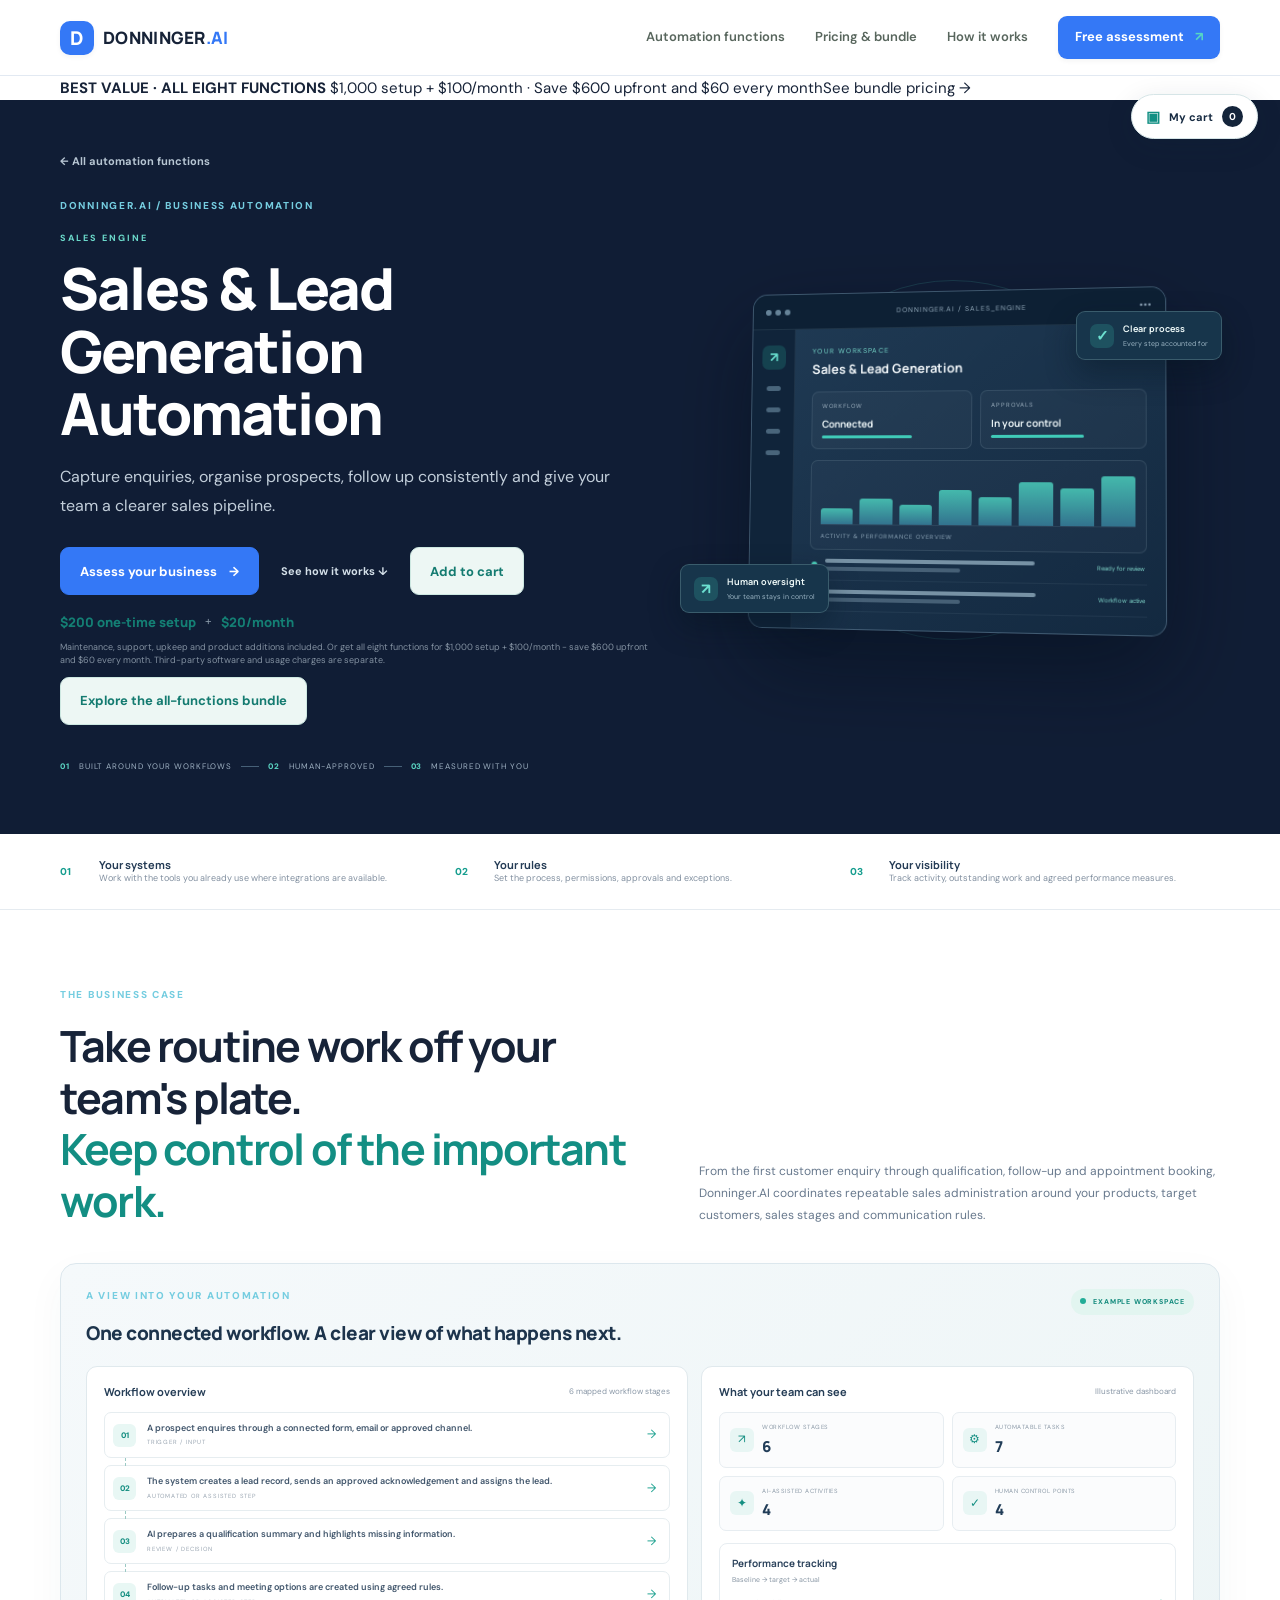
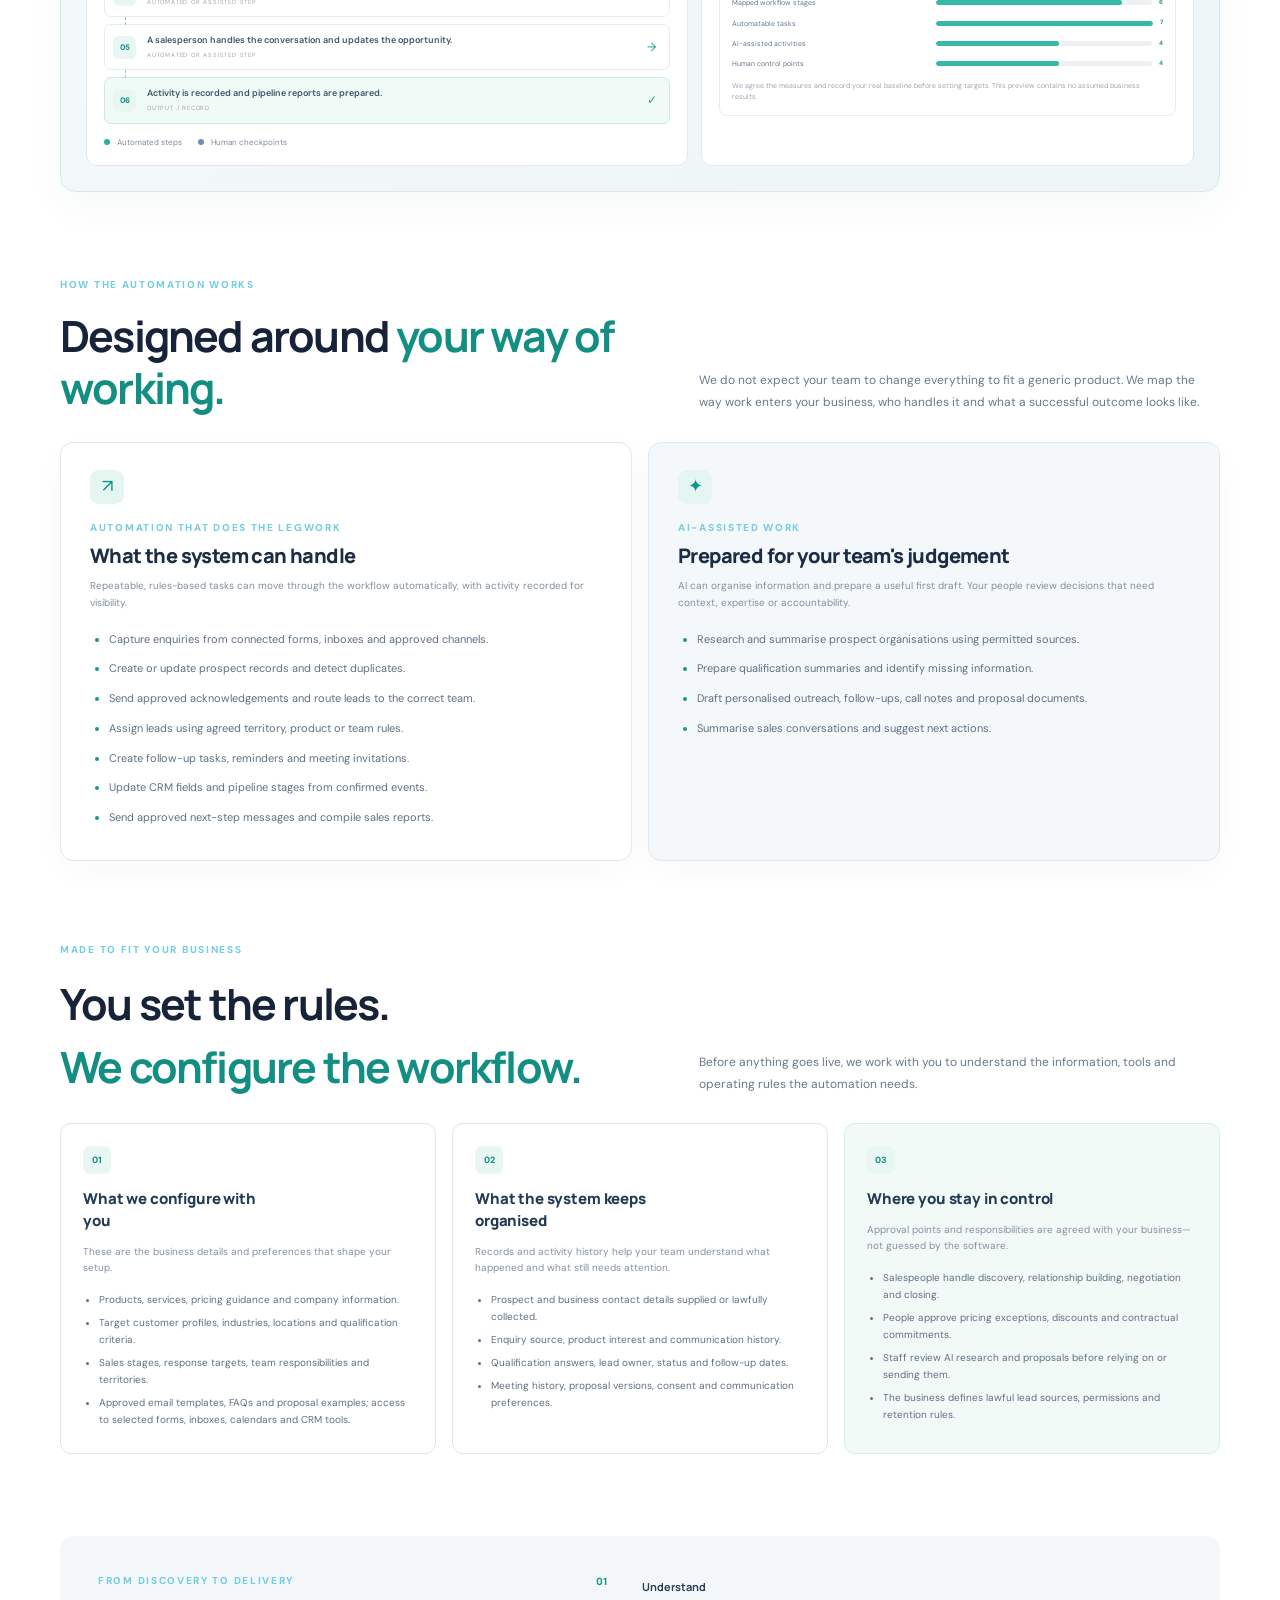
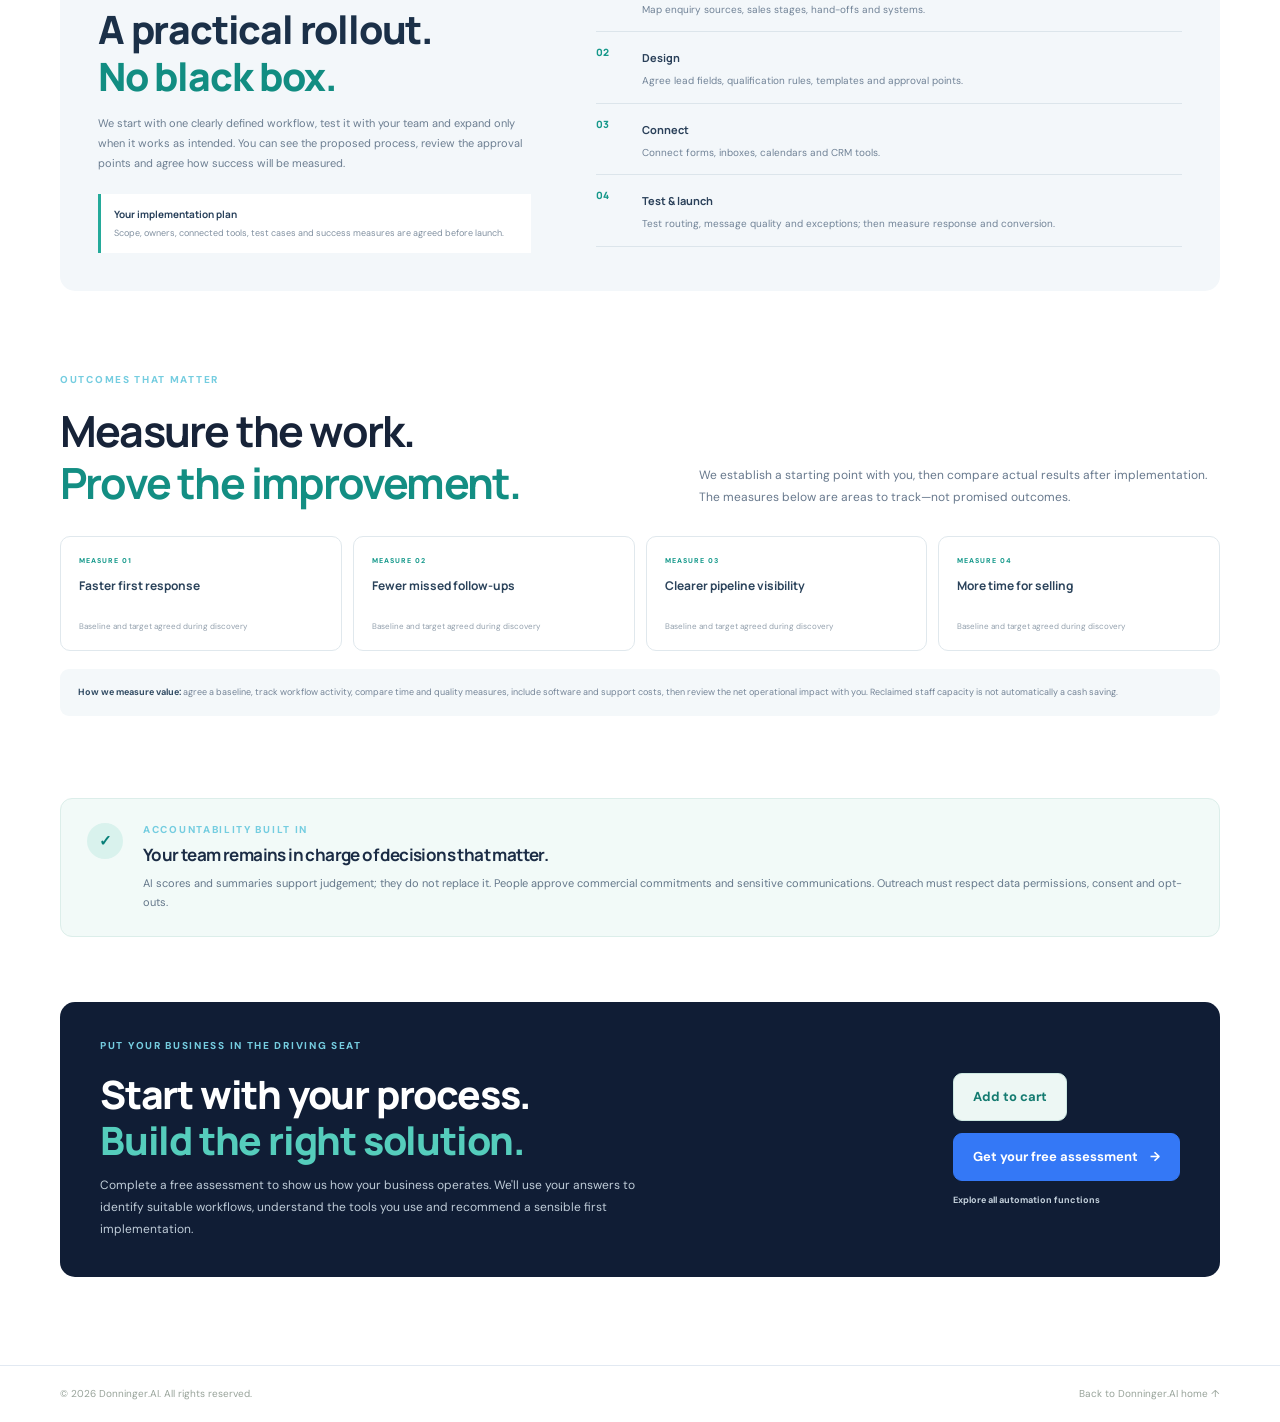
==== commit 53730c02: "Promote all-functions bundle throughout website and reports" ====
--- a/automation.html
+++ b/automation.html
@@ -19,11 +19,13 @@
       <button class="menu-toggle" id="functionMenuToggle" type="button" aria-label="Open navigation" aria-expanded="false"><span></span><span></span><span></span></button>
       <nav class="nav" aria-label="Main navigation">
         <a href="index.html#automation-functions">Automation functions</a>
+        <a href="index.html#pricing">Pricing & bundle</a>
         <a href="index.html#how-it-works">How it works</a>
         <a class="nav-cta" href="index.html#assessments">Free assessment <span aria-hidden="true">↗</span></a>
       </nav>
     </div>
   </header>
+  <div class="bundle-promo-strip"><div class="container"><span><strong>BEST VALUE · ALL EIGHT FUNCTIONS</strong> $1,000 setup + $100/month · Save $600 upfront and $60 every month</span><a href="index.html#pricing">See bundle pricing →</a></div></div>
   <main id="functionContent">
     <section class="function-hero dark-section">
       <div class="container function-hero-layout">
--- a/styles.css
+++ b/styles.css
@@ -806,3 +806,98 @@
     line-height: 1.4;
   }
 }
+
+
+/* Shared automation cart and custom-quote request drawer */
+.cart-launcher{position:fixed;right:22px;top:94px;z-index:45;display:flex;align-items:center;gap:9px;padding:11px 14px;border:1px solid #d6e5e7;border-radius:999px;background:#fff;color:#172b42;font:700 11px 'DM Sans',sans-serif;box-shadow:0 8px 28px #10253b20;cursor:pointer}
+.cart-launcher-icon{color:#118f83;font-size:15px}.cart-launcher b{display:grid;place-items:center;min-width:21px;height:21px;padding:0 5px;border-radius:50%;background:#14243a;color:#fff;font-size:10px}
+.cart-overlay{position:fixed;inset:0;z-index:80;display:flex;justify-content:flex-end;background:#08152580;opacity:0;visibility:hidden;transition:opacity .2s,visibility .2s}
+.cart-overlay.is-open{opacity:1;visibility:visible}
+.cart-drawer{width:min(480px,100%);height:100%;overflow-y:auto;padding:27px;background:#fff;box-shadow:-20px 0 60px #06132130;transform:translateX(25px);transition:transform .2s}
+.cart-overlay.is-open .cart-drawer{transform:translateX(0)}
+.cart-drawer-head{display:flex;justify-content:space-between;gap:15px;padding-bottom:20px;border-bottom:1px solid #e6edf1}
+.cart-eyebrow{font-size:8px;letter-spacing:1.5px;font-weight:800;color:#14998a}
+.cart-drawer-head h2{font:800 25px/1.2 'Manrope',sans-serif;letter-spacing:-.8px;color:#1b3048;margin:8px 0}
+.cart-drawer-head p{font-size:11px;color:#7a8998;margin:0}
+.cart-close{width:34px;height:34px;border:1px solid #e2e9ed;border-radius:50%;background:#fff;color:#34495e;font-size:23px;cursor:pointer}
+.cart-items{display:grid;gap:9px;margin-top:17px}
+.cart-item{display:grid;grid-template-columns:28px 1fr auto;align-items:center;gap:10px;padding:13px;border:1px solid #e2eaf0;border-radius:9px}
+.cart-item-mark{display:grid;place-items:center;width:26px;height:26px;border-radius:7px;background:#e8f7f3;color:#118f83;font-weight:800}
+.cart-item>div{display:grid;gap:3px}.cart-item strong{font:700 11px 'Manrope';color:#263c54}.cart-item small{font-size:9px;color:#8794a2}
+.cart-item button{border:0;background:none;color:#a34c4c;font-size:9px;font-weight:700;cursor:pointer}
+.cart-empty{display:grid;justify-items:center;text-align:center;padding:38px 20px;color:#718196}
+.cart-empty[hidden],.cart-request-form[hidden]{display:none}
+.cart-empty>span{display:grid;place-items:center;width:43px;height:43px;border-radius:12px;background:#eaf7f4;color:#138f82;font-size:24px;margin-bottom:12px}
+.cart-empty strong{font:700 13px 'Manrope';color:#2a4058}.cart-empty p{max-width:260px;font-size:10px;line-height:1.7;margin:7px 0 0}
+.cart-request-form{display:grid;gap:12px;margin-top:22px;padding-top:20px;border-top:1px solid #e6edf1}
+.cart-request-form h3{font:800 15px 'Manrope';letter-spacing:-.3px;color:#243b54;margin:0 0 2px}
+.cart-request-form label{display:grid;gap:5px;font-size:10px;font-weight:700;color:#4c6074}
+.cart-request-form label span{font-weight:400;color:#93a0ad}
+.cart-request-form input,.cart-request-form textarea{width:100%;padding:10px 11px;border:1px solid #dce5eb;border-radius:7px;background:#fbfcfd;color:#23384f;font:11px 'DM Sans',sans-serif;outline:none}
+.cart-request-form input:focus,.cart-request-form textarea:focus{border-color:#36b9a7;box-shadow:0 0 0 3px #36b9a71c}
+.cart-copy-request{width:100%;margin-top:3px}
+.cart-disclaimer{font-size:9px;line-height:1.6;color:#8a97a4;margin:0}
+[data-cart-add]{margin-top:10px}
+[data-cart-add].is-in-cart{background:#e7f5f1!important;border-color:#c9e8df!important;color:#147b70!important}
+.report-recommendations article>div{min-width:0}
+.report-explore-link{margin-right:8px}
+.function-hero-actions [data-cart-add]{margin-top:0}
+.function-cta-actions [data-cart-add]{margin-top:0}
+body.cart-open{overflow:hidden}
+@media(max-width:600px){.cart-launcher{right:12px;top:85px;padding:9px 11px}.cart-drawer{padding:21px}.cart-item{grid-template-columns:26px 1fr auto}}
+
+
+.cart-add-button{background:#edf7f4;color:#147b70;border:1px solid #cde8e1}
+.cart-add-button:hover{background:#dff2ec}
+.cart-add-button.is-in-cart{background:#e7f5f1;border-color:#c9e8df;color:#147b70}
+
+
+.function-pricing-note{display:flex;align-items:center;gap:9px;flex-wrap:wrap;margin:17px 0 0;color:#243b54;font-size:12px}
+.function-pricing-note>strong{font:800 13px 'Manrope';color:#147f74}
+.function-pricing-note>span{color:#8292a2}
+.function-pricing-note>small{flex-basis:100%;font-size:9px;line-height:1.5;color:#8290a0}
+.cart-pricing{display:flex;justify-content:space-between;align-items:center;gap:15px;margin-top:16px;padding:16px;border:1px solid #cfe7e0;border-radius:10px;background:#f1faf7}
+.cart-pricing>div{display:grid;gap:4px}.cart-pricing>div span{font:800 11px 'Manrope';color:#1d665f}.cart-pricing>div small{font-size:9px;color:#718a85}
+.cart-pricing dl{display:grid;grid-template-columns:auto auto;gap:5px 12px;margin:0;font-size:10px}
+.cart-pricing dt{color:#687d7a}.cart-pricing dd{margin:0;text-align:right;font-weight:800;color:#1b554f}
+.cart-pricing[hidden]{display:none}
+@media(max-width:420px){.cart-pricing{align-items:flex-start;flex-direction:column}.function-pricing-note{gap:6px}}
+
+/* Homepage pricing */
+.pricing-section{background:#f5f7f8}
+.pricing-heading{margin-bottom:38px}
+.pricing-layout{display:grid;grid-template-columns:1fr 1fr;gap:22px;align-items:stretch}
+.pricing-card{position:relative;background:#fff;border:1px solid #e1e8ec;border-radius:14px;padding:30px;box-shadow:0 12px 34px rgba(19,39,58,.045);overflow:hidden}
+.pricing-complete{border:1px solid #78cfc1;background:linear-gradient(145deg,#fff 0%,#f2fbf8 100%);box-shadow:0 18px 44px rgba(18,91,79,.10)}
+.pricing-best-value{position:absolute;top:0;right:0;padding:8px 14px;background:#167e73;color:#fff;font-size:9px;font-weight:800;letter-spacing:1px;border-bottom-left-radius:9px}
+.pricing-card-top{display:flex;justify-content:space-between;align-items:center;margin:6px 0 17px}
+.pricing-kicker{font-size:9px;font-weight:800;letter-spacing:1.5px;color:#168577}
+.pricing-icon{display:grid;place-items:center;width:34px;height:34px;border-radius:9px;background:#eaf7f4;color:#138476;font-size:20px}
+.pricing-card h3{font-size:25px;letter-spacing:-1px;margin:0 0 8px;color:#172338}
+.pricing-description{font-size:12px;color:#68778a;min-height:40px;max-width:430px;margin-bottom:22px}
+.pricing-amount{display:flex;align-items:center;gap:13px;padding:17px 0;border-top:1px solid #e8edef;border-bottom:1px solid #e8edef}
+.pricing-amount strong{font:800 36px 'Manrope';letter-spacing:-1.7px;color:#15283d}
+.pricing-amount span{font-size:10px;line-height:1.5;color:#758396}
+.pricing-monthly{display:flex;align-items:center;gap:10px;padding:14px 0 8px}
+.pricing-monthly strong{font:800 22px 'Manrope';color:#128476}
+.pricing-monthly span{font-size:11px;color:#56687b}
+.pricing-includes{list-style:none;margin:15px 0 24px;padding:0;display:grid;gap:11px}
+.pricing-includes li{position:relative;padding-left:22px;font-size:11px;color:#4e5e70;line-height:1.5}
+.pricing-includes li:before{content:'✓';position:absolute;left:0;top:0;color:#139181;font-weight:800}
+.pricing-button{width:100%;margin-top:auto}
+.pricing-card{display:flex;flex-direction:column}
+.pricing-savings{display:grid;gap:3px;padding:12px 14px;margin:10px 0 2px;border-radius:8px;background:#e5f6f1}
+.pricing-savings strong{font-size:11px;color:#126d63}
+.pricing-savings span{font-size:9px;color:#66847e}
+.pricing-comparison{display:grid;grid-template-columns:1fr auto 1fr auto;align-items:center;gap:20px;margin-top:24px;padding:22px 26px;border:1px solid #e1e8ec;border-radius:12px;background:#fff}
+.pricing-comparison>div:not(.pricing-comparison-arrow):not(.pricing-comparison-saving){display:grid;gap:3px}
+.pricing-comparison>div>span{font-size:8px;font-weight:800;letter-spacing:1px;color:#788798}
+.pricing-comparison>div>strong{font:800 21px 'Manrope';color:#172b40}
+.pricing-comparison small{font-size:11px;color:#68798a}
+.pricing-comparison-arrow{color:#149180;font-size:22px}
+.pricing-comparison-saving{display:grid;grid-template-columns:auto auto;align-items:baseline;gap:2px 7px;padding-left:18px;border-left:1px solid #e3e9ec}
+.pricing-comparison-saving strong{font:800 17px 'Manrope';color:#128476}
+.pricing-comparison-saving span{font-size:9px;color:#6b7d8b}
+.pricing-fineprint{max-width:940px;margin:18px auto 0;font-size:9px;line-height:1.7;color:#82909d;text-align:center}
+@media(max-width:760px){.pricing-layout{grid-template-columns:1fr}.pricing-comparison{grid-template-columns:1fr auto 1fr;gap:12px;padding:17px}.pricing-comparison-saving{grid-column:1/-1;display:flex;gap:7px;align-items:baseline;padding:12px 0 0;border-left:0;border-top:1px solid #e3e9ec}.pricing-comparison-saving strong:not(:first-child){margin-left:10px}}
+@media(max-width:480px){.pricing-card{padding:23px}.pricing-amount strong{font-size:31px}.pricing-comparison{grid-template-columns:1fr}.pricing-comparison-arrow{transform:rotate(90deg);justify-self:center}.pricing-comparison-saving{grid-column:auto}}
